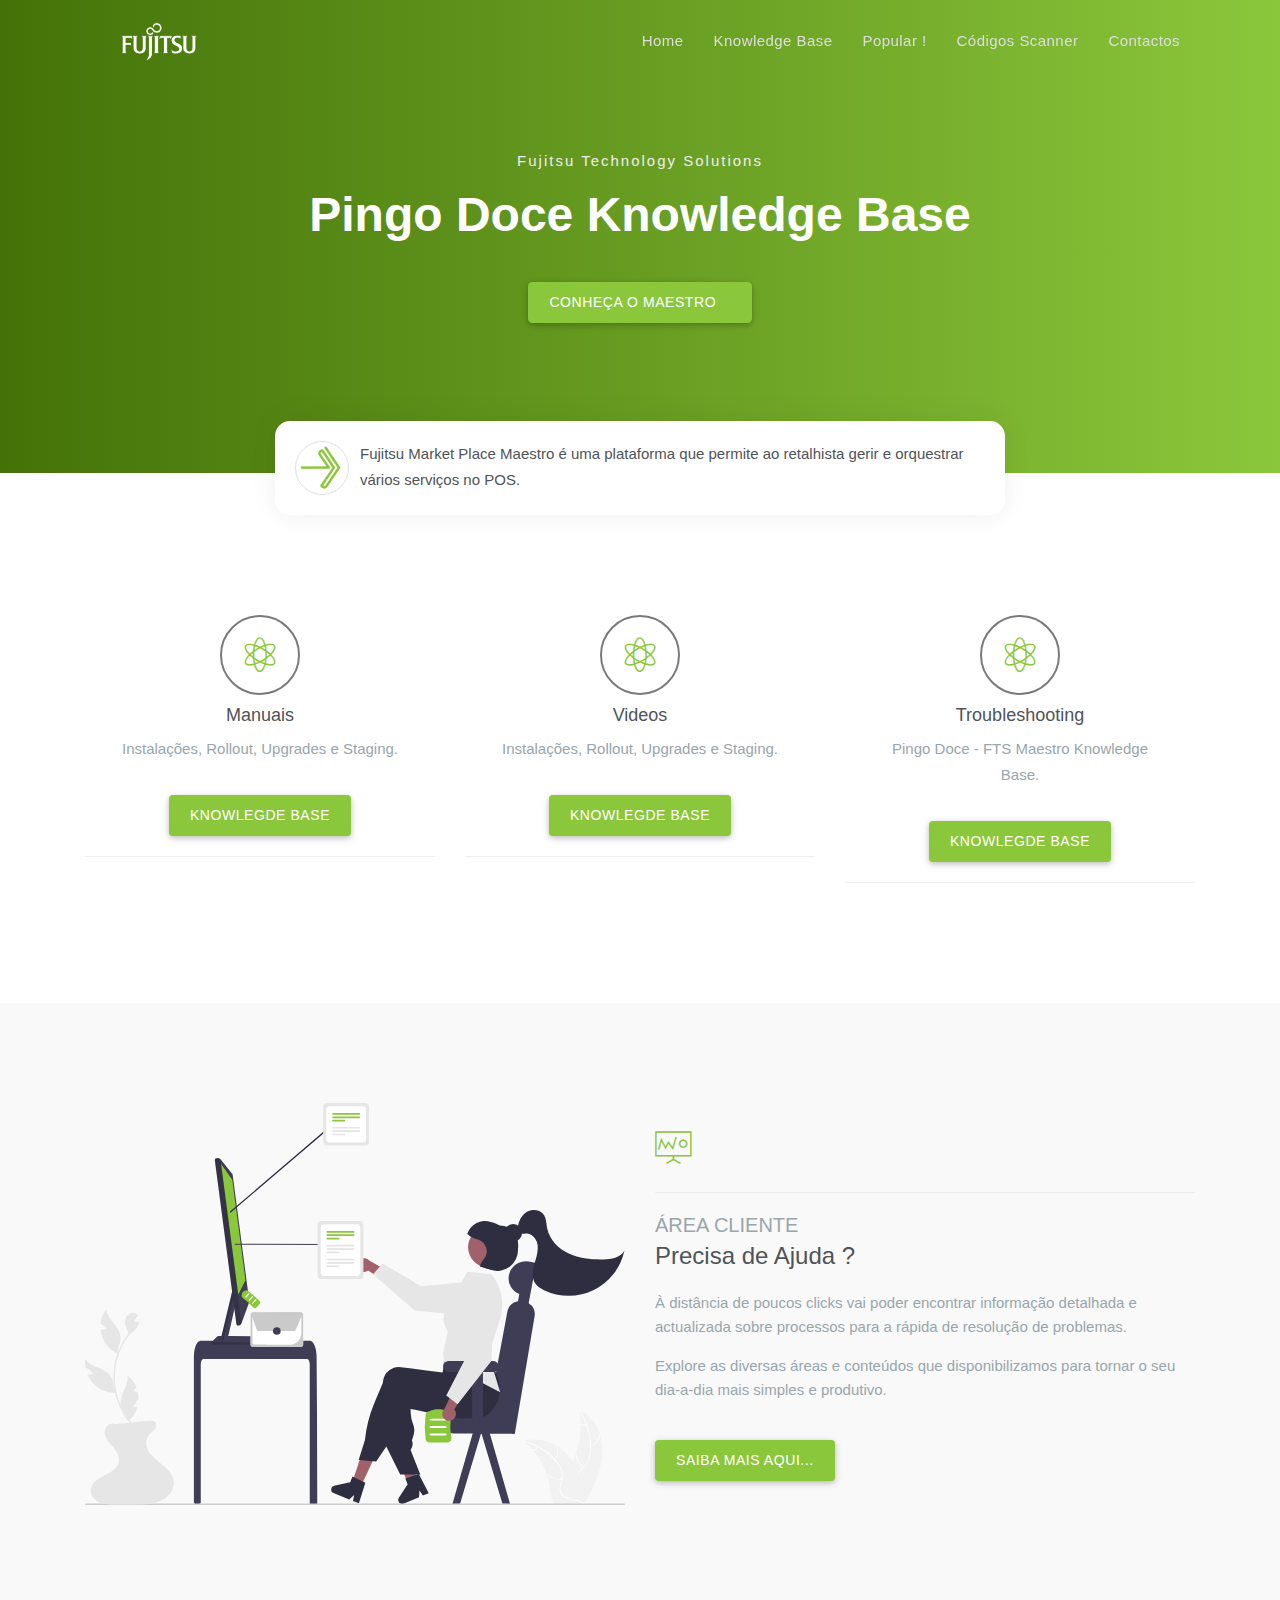
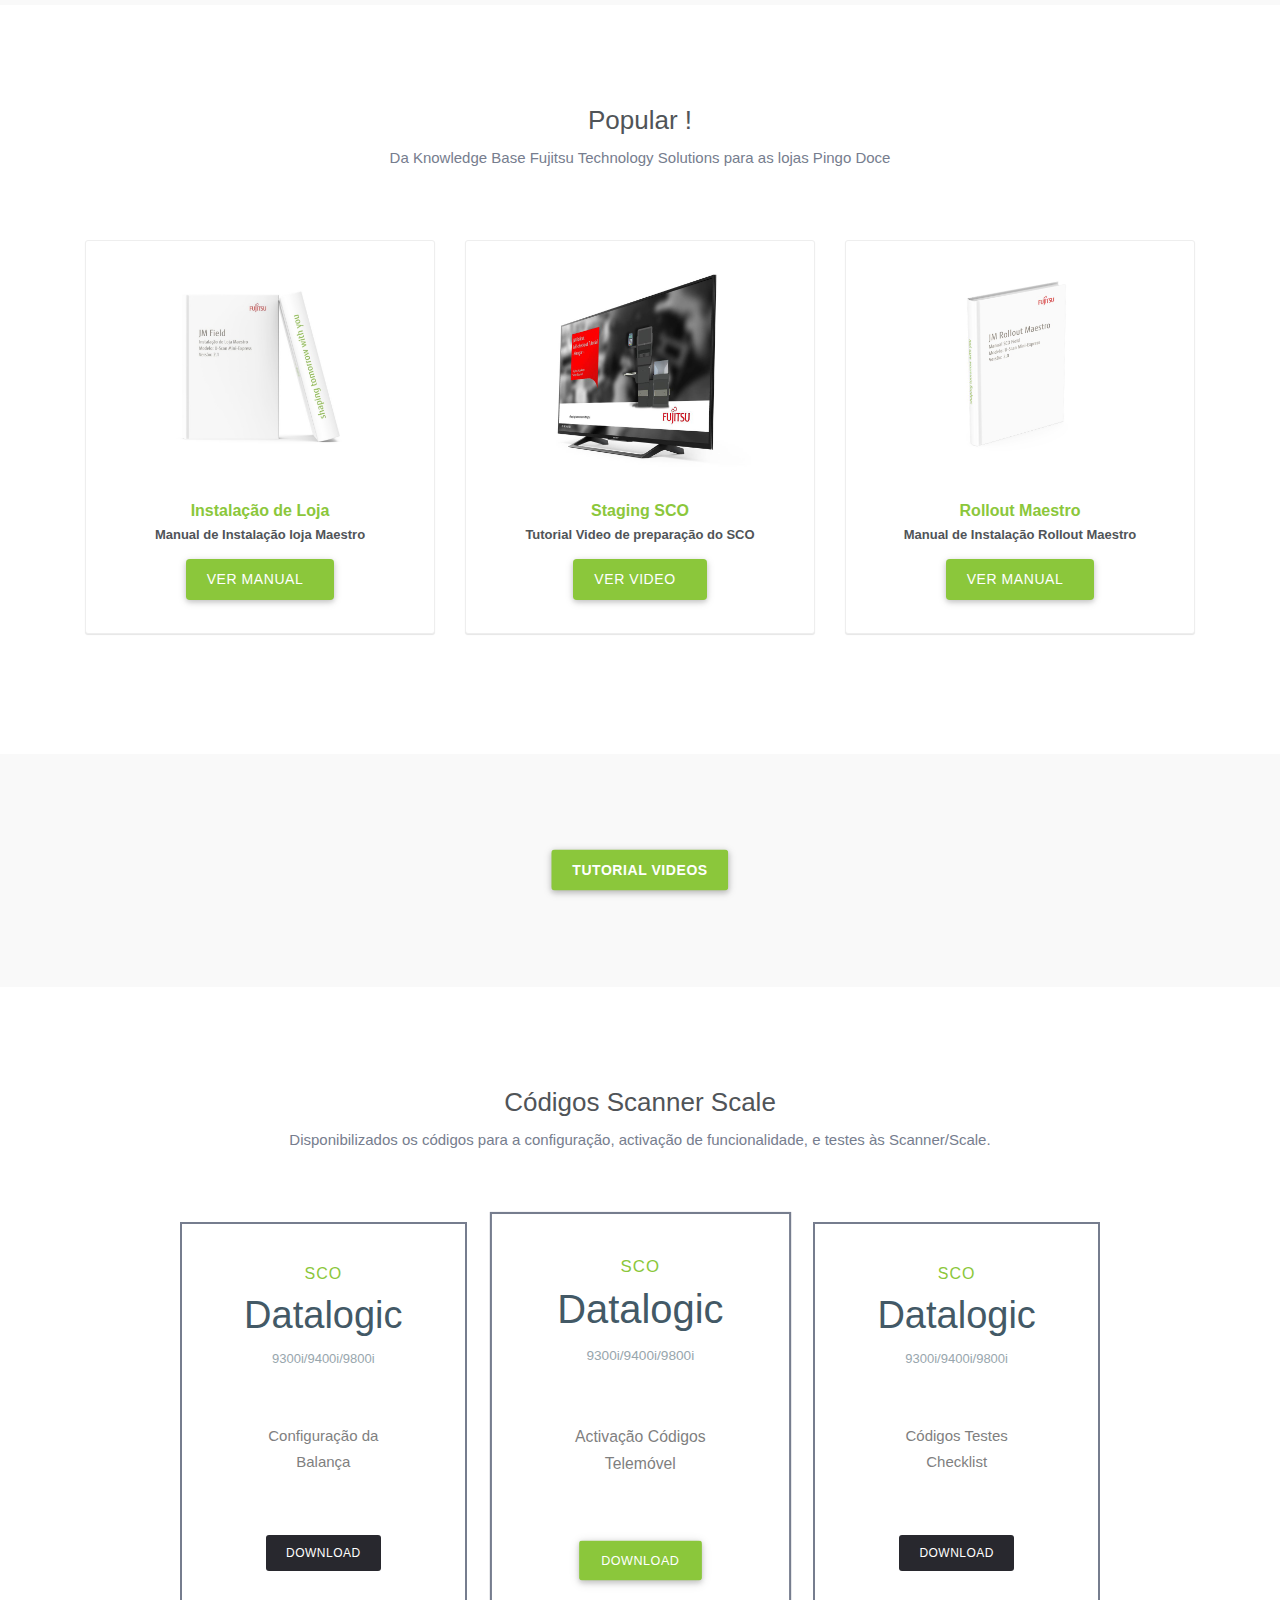
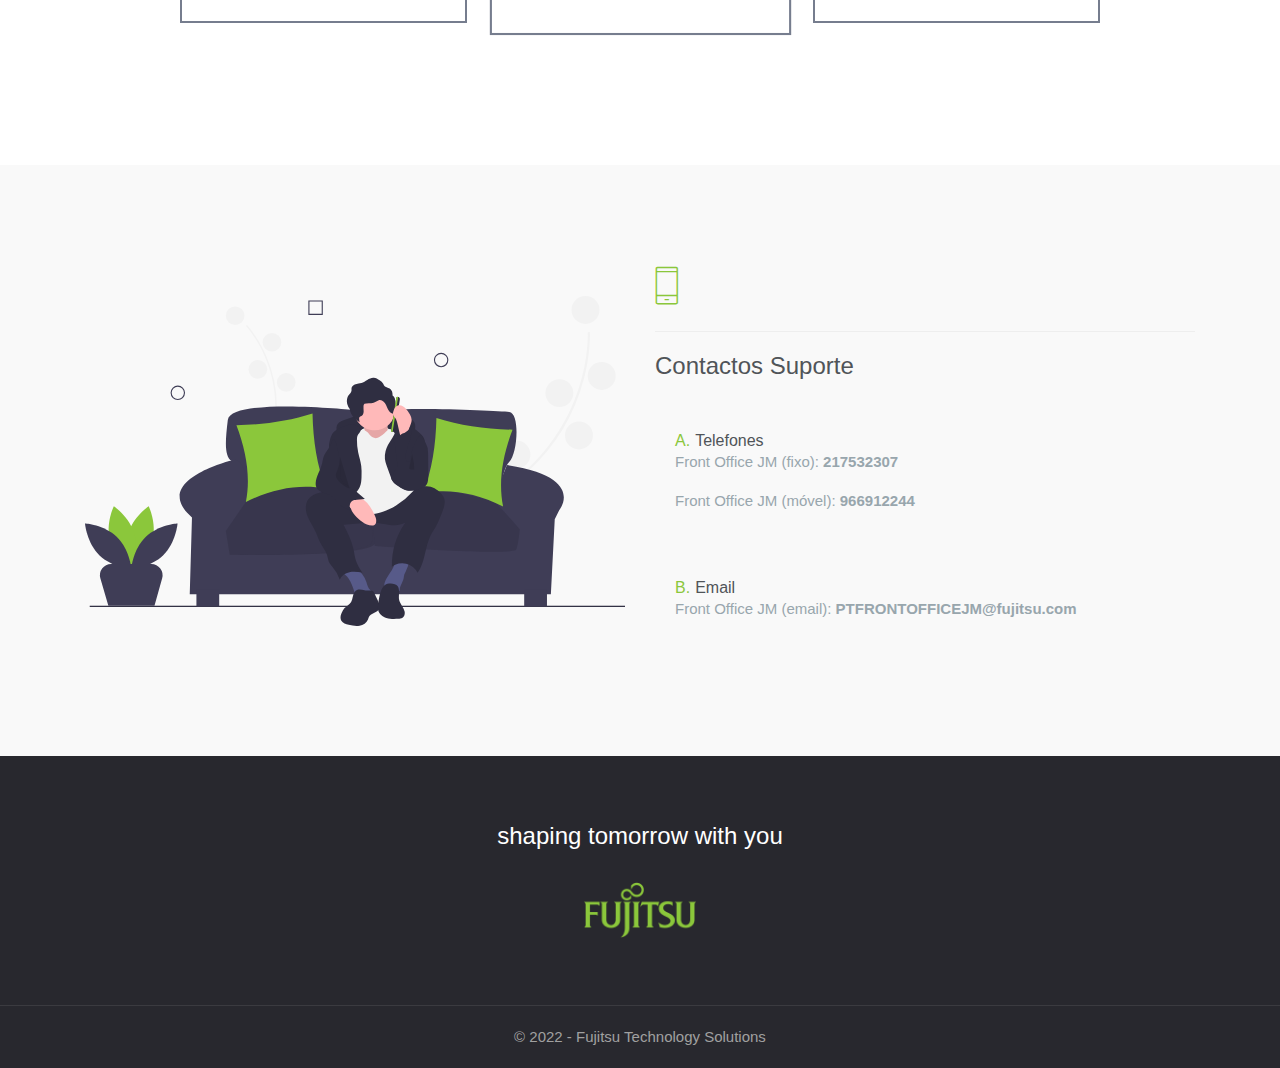
==== KnowledgeBase/index.html @ dc5ae722 "Video popup" ====
<!DOCTYPE html>
<html lang="en">

<head>
    <meta charset="utf-8">
    <meta name="viewport" content="width=device-width, initial-scale=1.0">
    <meta name="description" content="Responsive bootstrap landing template">
    <meta name="author" content="Coderthemes">

    <link rel="shortcut icon" href="images/FTS favicon Green.png">

    <title>Pingo Doce Knowledge Base</title>

    <!-- Bootstrap core CSS -->
    <link href="css/bootstrap.min.css" rel="stylesheet">

    <link href="css/icons.css" rel="stylesheet">

    <!-- Custom styles for this template -->
    <link href="css/style.css" rel="stylesheet">

    <link href="./css/transition.css" rel="stylesheet">

    <link rel="stylesheet" href="https://www.w3schools.com/w3css/4/w3.css">

    <script src="https://code.jquery.com/jquery-3.3.1.slim.min.js"></script>
    <script src="https://stackpath.bootstrapcdn.com/bootstrap/4.1.1/js/bootstrap.min.js"></script>
    <script src="https://cdnjs.cloudflare.com/ajax/libs/magnific-popup.js/1.0.0/jquery.magnific-popup.min.js"></script>

    <style>
        /* Create a Parallax Effect */
        .bgimg-2 {
            background-attachment: fixed;
            background-position: center;
            background-repeat: no-repeat;
            background-size: cover;
        }


        /* Second image (Portfolio) */
        .bgimg-2 {
            background-image: url("./images//parallax.png");
            min-height: 233px;
        }
    </style>

</head>



<body>

    <div class="site-content">

        <nav
            class="navbar navbar-expand-lg fixed-top navbar-custom navbar-default navbar-light navbar-custom-dark bg-trans sticky">
            <div class="container">
                <!-- LOGO -->
                <a class="navbar-brand logo" href="index.html">
                    <img src="images/Fujitsu-logo White.png" class="logo logo-white" alt="logo">
                    <img src="images/Fujitsu-logo Green 8BC73B.png" class="logo logo-dark" alt="logo">
                </a>
                <button class="navbar-toggler" type="button" data-toggle="collapse" data-target="#navbarCollapse"
                    aria-controls="navbarCollapse" aria-expanded="false" aria-label="Toggle navigation">
                    <span class="navbar-toggler-icon"></span>
                </button>


                <div class="collapse navbar-collapse" id="navbarCollapse">
                    <ul class="nav navbar-nav ml-auto navbar-center" id="mySidenav">
                        <li class="nav-item">
                            <a href="#home" class="nav-link scroll">Home</a>
                        </li>
                        <li class="nav-item">
                            <a href="#features" class="nav-link scroll">Knowledge Base</a>
                        </li>
                        <li class="nav-item">
                            <a href="#popular" class="nav-link scroll">Popular !</a>
                        </li>
                        <li class="nav-item">
                            <a href="#codigos" class="nav-link scroll">Códigos Scanner</a>
                        </li>
                        <li class="nav-item">
                            <a href="#contacto" class="nav-link scroll">Contactos</a>
                        </li>
                    </ul>
                </div>
            </div>
        </nav>


        <section class="section-lg home-alt bg-gradient" id="home">
            <div class="container">
                <div class="row">
                    <div class="col-lg-8 offset-lg-2">
                        <div class="home-wrapper text-center">
                            <p class="text-muted">Fujitsu Technology Solutions</p>
                            <h1>Pingo Doce Knowledge Base</h1>

                            <a href="#myModal" class="btn btn-custom btn-lg" data-toggle="modal">Conheça o Maestro <img
                                    src="./images/Play icon.png" alt="" style="margin-left: 10px;"></a>
                            <!-- Modal HTML -->
                            <div id="myModal" class="modal fade" style="margin-top: 100px;">
                                <div class="modal-dialog">
                                    <div class="modal-content">
                                        <div class="modal-header">
                                            <h5 class="modal-title">O que é o Maestro ?</h5>
                                            <button type="button" class="close" data-dismiss="modal">&times;</button>
                                        </div>
                                        <div class="modal-body">
                                            <div class="embed-responsive embed-responsive-16by9">
                                                <iframe width="70%" height="70%"
                                                    src="https://www.youtube.com/embed/7nK6ljL202M"
                                                    title="YouTube video player" frameborder="0"
                                                    allow="accelerometer; autoplay; clipboard-write; encrypted-media; gyroscope; picture-in-picture"
                                                    allowfullscreen></iframe>
                                            </div>
                                        </div>
                                    </div>
                                </div>
                            </div>
                        </div>
                    </div>
                </div>
            </div>
        </section>


        <section class="bg-white">
            <div class="container">
                <div class="row">
                    <div class="col-lg-8 offset-lg-2">
                        <div class="facts-box testimonial-cta">
                            <div class="row">
                                <div class="col-sm-12">
                                    <img src="images/Logo Maestro.png" alt="img" class="rounded-circle img-thumbnail">
                                    <p>Fujitsu Market Place Maestro é uma plataforma que permite ao retalhista gerir
                                        e
                                        orquestrar vários serviços no POS.
                                    </p>
                                </div>
                            </div>
                        </div>
                    </div>
                </div>
            </div>
        </section>


        <div class="clearfix"></div>


        <section class="section bg-white" id="features">
            <div class="container">

                <div class="row">
                    <div class="col-sm-4">
                        <div class="features-box text-center">
                            <div class="feature-icon">
                                <i class="pe-7s-science"></i>
                            </div>
                            <h3>Manuais</h3>

                            <p class="text-muted">Instalações, Rollout, Upgrades e Staging.</p>
                            <br>
                            <a href="./Manuais.html" class="btn btn-custom">Knowlegde Base</a>
                            <hr>
                        </div>
                    </div>

                    <div class="col-sm-4">
                        <div class="features-box text-center">
                            <div class="feature-icon">
                                <i class="pe-7s-science"></i>
                            </div>
                            <h3>Videos</h3>

                            <p class="text-muted">Instalações, Rollout, Upgrades e Staging.</p>
                            <br>
                            <a href="./Videos.html" class="btn btn-custom">Knowlegde Base</a>
                            <hr>
                        </div>
                    </div>

                    <div class="col-sm-4">
                        <div class="features-box text-center">
                            <div class="feature-icon">
                                <i class="pe-7s-science"></i>
                            </div>
                            <h3>Troubleshooting</h3>

                            <p class="text-muted">Pingo Doce - FTS Maestro Knowledge Base.</p>
                            <br>
                            <a href="./troubleshooting.html" class="btn btn-custom">Knowlegde Base</a>
                            <hr>
                        </div>
                    </div>
                </div>

            </div>
        </section>



        <section class="section" id="features">
            <div class="container">
                <div class="row vertical-content">

                    <div class="col-sm-6">
                        <img src="images/Precisa_de_Ajuda_.svg" class="img-fluid" alt="img">
                    </div>

                    <div class="col-sm-6">
                        <div class="features-alt">
                            <div class="feature-alt-icon mb-2">
                                <i class="pe-7s-display1" style="color: #8BC73B;"></i>
                                <hr>
                            </div>
                            <h4 class="text-muted">ÁREA CLIENTE</h4>
                            <h3>Precisa de Ajuda ?</h3>

                            <p class="text-muted">À distância de poucos clicks vai poder encontrar informação
                                detalhada
                                e
                                actualizada sobre processos para a rápida de resolução de problemas.</p>

                            <p class="text-muted">Explore as diversas áreas e conteúdos que disponibilizamos para
                                tornar
                                o
                                seu dia-a-dia mais simples e produtivo.</p>
                            <br>
                            <a href="./AreaCliente.html" class="btn btn-custom">Saiba mais aqui...</a>
                        </div>
                    </div>

                </div>
            </div>
        </section>

        <section class="section bg-white" id="popular">
            <div class="container">

                <div class="row">
                    <div class="col-sm-12 text-center">
                        <h2 class="title">Popular !</h2>
                        <p class="title-alt">Da Knowledge Base Fujitsu Technology Solutions para as lojas Pingo Doce
                        </p>
                    </div>
                </div>


                <div class="row">
                    <div class="col-lg-4">
                        <div class="gal-detail thumb text-center">
                            <img src="images/popular/instalacao.png" class="thumb-img" alt="work-thumbnail">
                            <h4><a href="./Manuais/@JM Docs - Field - Instalação de Loja Maestro - 2.1.pdf">Instalação
                                    de Loja</a></h4>
                            <p><b>Manual de Instalação loja Maestro</b></p>
                            <a href="./Manuais/@JM Docs - Field - Instalação de Loja Maestro - 2.1.pdf"
                                class="btn btn-custom">Ver Manual<img src="./images/Read_icon.png" alt=""
                                    style="margin-left: 10px;"></a>
                            <br>
                            <br>
                        </div>
                    </div>

                    <div class="col-lg-4">
                        <div class="gal-detail thumb text-center">
                            <img src="images/popular/VideoHangarB.jpg" class="thumb-img" alt="work-thumbnail">
                            <h4><a href="https://www.youtube.com/embed/6bldmewhR6Y">Staging SCO</a></h4>
                            <p><b>Tutorial Video de preparação do SCO</b></p>
                            <a href="https://www.youtube.com/embed/6bldmewhR6Y" class="btn btn-custom">Ver Video<img
                                    src="./images/Play icon.png" alt="" style="margin-left: 10px;"></a>
                            <br>
                            <br>
                        </div>
                    </div>
                    <div class="col-lg-4">
                        <div class="gal-detail thumb text-center">
                            <img src="images/popular/Rollout.jpg" class="thumb-img" alt="work-thumbnail">
                            <h4><a href="./Manuais/@JM Docs - Rollout - Maestro Field - 2.2.pdf">Rollout Maestro</a>
                            </h4>
                            <p><b>Manual de Instalação Rollout Maestro</b></p>
                            <a href="./Manuais/@JM Docs - Rollout - Maestro Field - 2.2.pdf" class="btn btn-custom">Ver
                                Manual<img src="./images/Read_icon.png" alt="" style="margin-left: 10px;"></a>
                            <br>
                            <br>
                        </div>
                    </div>
                </div>
            </div>
        </section>


        <section>
            <!-- Second Parallax Image with Portfolio Text -->
            <div class="bgimg-2 w3-display-container">
                <div class="w3-display-middle">
                    <a href="./Videos.html" class="btn btn-custom"><b>Tutorial Videos</b></a>
                </div>
            </div>
        </section>


        <section class="section bg-white" id="codigos">
            <div class="container">

                <div class="row">
                    <div class="col-sm-12 text-center">
                        <h2 class="title">Códigos Scanner Scale</h2>
                        <p class="title-alt">Disponibilizados os códigos para a configuração, activação de
                            funcionalidade, e
                            testes às Scanner/Scale.</p>
                    </div>
                </div>

                <div class="row">
                    <div class="col-lg-10 offset-lg-1">
                        <div class="row">

                            <!--Pricing Column-->
                            <article class="pricing-column col-lg-4">
                                <div class="inner-box">
                                    <div class="plan-header text-center">
                                        <h3 class="plan-title">SCO</h3>
                                        <h2 class="plan-price">Datalogic</h2>
                                        <div class="plan-duration">9300i/9400i/9800i</div>
                                    </div>
                                    <ul class="plan-stats list-unstyled">
                                        <p class="text-center">Configuração da Balança</p>
                                    </ul>

                                    <div class="text-center">
                                        <a href="./Manuais/SCO-Maestro ISSXXI DataLogic Mag 9300i_400i_800i V2.0.pdf"
                                            class="btn btn-sm btn-dark">Download</a>
                                    </div>
                                </div>
                            </article>

                            <!--Pricing Column-->
                            <article class="pricing-column col-lg-4">
                                <div class="inner-box active">
                                    <div class="plan-header text-center">
                                        <h3 class="plan-title">SCO</h3>
                                        <h2 class="plan-price">Datalogic</h2>
                                        <div class="plan-duration">9300i/9400i/9800i</div>
                                    </div>
                                    <ul class="plan-stats list-unstyled">
                                        <p class="text-center">Activação Códigos Telemóvel</p>
                                    </ul>

                                    <div class="text-center">
                                        <a href="./Manuais/@JM Docs - CÓDIGOS Scanner Scale- Activação Leitura Telemóveis - 9300i_9400i_9800i.pdf"
                                            class="btn btn-sm btn-custom">Download</a>
                                    </div>
                                </div>
                            </article>

                            <!--Pricing Column-->
                            <article class="pricing-column col-lg-4">
                                <div class="inner-box">
                                    <div class="plan-header text-center">
                                        <h3 class="plan-title">SCO</h3>
                                        <h2 class="plan-price">Datalogic</h2>
                                        <div class="plan-duration">9300i/9400i/9800i</div>
                                    </div>
                                    <ul class="plan-stats list-unstyled">
                                        <p class="text-center">Códigos Testes Checklist</p>
                                    </ul>

                                    <div class="text-center">
                                        <a href="./Manuais/@JM Docs - CÓDIGOS Scanner Scale - Para Testes - 9300i_9400i_9800i.pdf"
                                            class="btn btn-sm btn-dark">Download</a>
                                    </div>
                                </div>
                            </article>

                        </div>
                    </div><!-- end col -->
                </div>
            </div>
        </section>


        <section class="section" id="contacto">
            <div class="container">
                <div class="row vertical-content">

                    <div class="col-sm-6">
                        <img src="images/contactos.svg" class="img-fluid" alt="img">
                    </div>

                    <div class="col-sm-6">
                        <div class="features-alt">
                            <div class="feature-alt-icon mb-2">
                                <i class="pe-7s-phone" style="color: #8BC73B;"></i>
                                <hr>
                            </div>
                            <h3>Contactos Suporte</h3>

                            <div class="question-box">
                                <h4><span class="text-colored">A.</span>Telefones</h4>
                                <p>Front Office JM (fixo): <b>217532307 </b></p>
                                <p>Front Office JM (móvel): <b>966912244 </b></p>
                            </div>
                            <div class="question-box">
                                <h4><span class="text-colored">B.</span>Email</h4>
                                <p>Front Office JM (email): <b>PTFRONTOFFICEJM@fujitsu.com</b></p>
                            </div>
                        </div>
                    </div>

                </div>
            </div>
        </section>


        <section class="section bg-dark" style="padding-bottom: 66px; padding-top: 66px;">
            <div class="container">
                <div class="row">
                    <div class="col-sm-12">
                        <div class="text-center subscribe-form">
                            <h3>shaping tomorrow with you</h3>
                            <a href="./Field.html"><img src="./images/Fujitsu-logo Green 8BC73B.png" width="20%"
                                    height="auto" alt=""></a>
                        </div>
                    </div> <!-- end Col -->
                </div>
            </div>
        </section>


        <footer class="footer bg-dark">
            <div class="container">
                <div class="row">
                    <div class="col-sm-12 text-center">
                        <p class="copyright">© 2022 - Fujitsu Technology Solutions</p>
                    </div>
                </div> <!-- end row -->
            </div> <!-- end container -->
        </footer>


        <!-- js placed at the end of the document so the pages load faster -->
        <script src="js/jquery.min.js"></script>
        <script src="js/bootstrap.bundle.min.js"></script>
        <!-- Jquery easing -->
        <script src="js/jquery.easing.min.js"></script>
        <!--sticky header-->
        <script src="js/jquery.sticky.js"></script>
        <!--common script for all pages-->
        <script src="js/jquery.app.js"></script>

        <script>
            //sticky header on scroll
            $(window).scroll(function () {
                var scroll = $(window).scrollTop();

                if (scroll >= 50) {
                    $(".sticky").addClass("is-sticky");
                } else {
                    $(".sticky").removeClass("is-sticky");
                }
            });
        </script>
        <script>
            $(document).ready(function () {
                $('#headerVideoLink').magnificPopup({
                    type: 'inline',
                    midClick: true // Allow opening popup on middle mouse click. Always set it to true if you don't provide alternative source in href.
                });
            });
        </script>

    </div>

</body>

</html>
---- KnowledgeBase/css/icons.css ----
@font-face {
	font-family: 'Pe-icon-7-stroke';
	src:url('../fonts/Pe-icon-7-stroke.eot?-2irksn');
	src:url('../fonts/Pe-icon-7-stroke.eot?#iefix-2irksn') format('embedded-opentype'),
		url('../fonts/Pe-icon-7-stroke.woff?-2irksn') format('woff'),
		url('../fonts/Pe-icon-7-stroke.ttf?-2irksn') format('truetype'),
		url('../fonts/Pe-icon-7-stroke.svg?-2irksn#Pe-icon-7-stroke') format('svg');
	font-weight: normal;
	font-style: normal;
}

[class^="pe-7s-"], [class*=" pe-7s-"] {
	display: inline-block;
	font-family: 'Pe-icon-7-stroke';
	speak: none;
	font-style: normal;
	font-weight: normal;
	font-variant: normal;
	text-transform: none;
	line-height: 1;

	/* Better Font Rendering =========== */
	-webkit-font-smoothing: antialiased;
	-moz-osx-font-smoothing: grayscale;
}

.pe-7s-cloud-upload:before {
	content: "\e68a";
}
.pe-7s-cash:before {
	content: "\e68c";
}
.pe-7s-close:before {
	content: "\e680";
}
.pe-7s-bluetooth:before {
	content: "\e68d";
}
.pe-7s-cloud-download:before {
	content: "\e68b";
}
.pe-7s-way:before {
	content: "\e68e";
}
.pe-7s-close-circle:before {
	content: "\e681";
}
.pe-7s-id:before {
	content: "\e68f";
}
.pe-7s-angle-up:before {
	content: "\e682";
}
.pe-7s-wristwatch:before {
	content: "\e690";
}
.pe-7s-angle-up-circle:before {
	content: "\e683";
}
.pe-7s-world:before {
	content: "\e691";
}
.pe-7s-angle-right:before {
	content: "\e684";
}
.pe-7s-volume:before {
	content: "\e692";
}
.pe-7s-angle-right-circle:before {
	content: "\e685";
}
.pe-7s-users:before {
	content: "\e693";
}
.pe-7s-angle-left:before {
	content: "\e686";
}
.pe-7s-user-female:before {
	content: "\e694";
}
.pe-7s-angle-left-circle:before {
	content: "\e687";
}
.pe-7s-up-arrow:before {
	content: "\e695";
}
.pe-7s-angle-down:before {
	content: "\e688";
}
.pe-7s-switch:before {
	content: "\e696";
}
.pe-7s-angle-down-circle:before {
	content: "\e689";
}
.pe-7s-scissors:before {
	content: "\e697";
}
.pe-7s-wallet:before {
	content: "\e600";
}
.pe-7s-safe:before {
	content: "\e698";
}
.pe-7s-volume2:before {
	content: "\e601";
}
.pe-7s-volume1:before {
	content: "\e602";
}
.pe-7s-voicemail:before {
	content: "\e603";
}
.pe-7s-video:before {
	content: "\e604";
}
.pe-7s-user:before {
	content: "\e605";
}
.pe-7s-upload:before {
	content: "\e606";
}
.pe-7s-unlock:before {
	content: "\e607";
}
.pe-7s-umbrella:before {
	content: "\e608";
}
.pe-7s-trash:before {
	content: "\e609";
}
.pe-7s-tools:before {
	content: "\e60a";
}
.pe-7s-timer:before {
	content: "\e60b";
}
.pe-7s-ticket:before {
	content: "\e60c";
}
.pe-7s-target:before {
	content: "\e60d";
}
.pe-7s-sun:before {
	content: "\e60e";
}
.pe-7s-study:before {
	content: "\e60f";
}
.pe-7s-stopwatch:before {
	content: "\e610";
}
.pe-7s-star:before {
	content: "\e611";
}
.pe-7s-speaker:before {
	content: "\e612";
}
.pe-7s-signal:before {
	content: "\e613";
}
.pe-7s-shuffle:before {
	content: "\e614";
}
.pe-7s-shopbag:before {
	content: "\e615";
}
.pe-7s-share:before {
	content: "\e616";
}
.pe-7s-server:before {
	content: "\e617";
}
.pe-7s-search:before {
	content: "\e618";
}
.pe-7s-film:before {
	content: "\e6a5";
}
.pe-7s-science:before {
	content: "\e619";
}
.pe-7s-disk:before {
	content: "\e6a6";
}
.pe-7s-ribbon:before {
	content: "\e61a";
}
.pe-7s-repeat:before {
	content: "\e61b";
}
.pe-7s-refresh:before {
	content: "\e61c";
}
.pe-7s-add-user:before {
	content: "\e6a9";
}
.pe-7s-refresh-cloud:before {
	content: "\e61d";
}
.pe-7s-paperclip:before {
	content: "\e69c";
}
.pe-7s-radio:before {
	content: "\e61e";
}
.pe-7s-note2:before {
	content: "\e69d";
}
.pe-7s-print:before {
	content: "\e61f";
}
.pe-7s-network:before {
	content: "\e69e";
}
.pe-7s-prev:before {
	content: "\e620";
}
.pe-7s-mute:before {
	content: "\e69f";
}
.pe-7s-power:before {
	content: "\e621";
}
.pe-7s-medal:before {
	content: "\e6a0";
}
.pe-7s-portfolio:before {
	content: "\e622";
}
.pe-7s-like2:before {
	content: "\e6a1";
}
.pe-7s-plus:before {
	content: "\e623";
}
.pe-7s-left-arrow:before {
	content: "\e6a2";
}
.pe-7s-play:before {
	content: "\e624";
}
.pe-7s-key:before {
	content: "\e6a3";
}
.pe-7s-plane:before {
	content: "\e625";
}
.pe-7s-joy:before {
	content: "\e6a4";
}
.pe-7s-photo-gallery:before {
	content: "\e626";
}
.pe-7s-pin:before {
	content: "\e69b";
}
.pe-7s-phone:before {
	content: "\e627";
}
.pe-7s-plug:before {
	content: "\e69a";
}
.pe-7s-pen:before {
	content: "\e628";
}
.pe-7s-right-arrow:before {
	content: "\e699";
}
.pe-7s-paper-plane:before {
	content: "\e629";
}
.pe-7s-delete-user:before {
	content: "\e6a7";
}
.pe-7s-paint:before {
	content: "\e62a";
}
.pe-7s-bottom-arrow:before {
	content: "\e6a8";
}
.pe-7s-notebook:before {
	content: "\e62b";
}
.pe-7s-note:before {
	content: "\e62c";
}
.pe-7s-next:before {
	content: "\e62d";
}
.pe-7s-news-paper:before {
	content: "\e62e";
}
.pe-7s-musiclist:before {
	content: "\e62f";
}
.pe-7s-music:before {
	content: "\e630";
}
.pe-7s-mouse:before {
	content: "\e631";
}
.pe-7s-more:before {
	content: "\e632";
}
.pe-7s-moon:before {
	content: "\e633";
}
.pe-7s-monitor:before {
	content: "\e634";
}
.pe-7s-micro:before {
	content: "\e635";
}
.pe-7s-menu:before {
	content: "\e636";
}
.pe-7s-map:before {
	content: "\e637";
}
.pe-7s-map-marker:before {
	content: "\e638";
}
.pe-7s-mail:before {
	content: "\e639";
}
.pe-7s-mail-open:before {
	content: "\e63a";
}
.pe-7s-mail-open-file:before {
	content: "\e63b";
}
.pe-7s-magnet:before {
	content: "\e63c";
}
.pe-7s-loop:before {
	content: "\e63d";
}
.pe-7s-look:before {
	content: "\e63e";
}
.pe-7s-lock:before {
	content: "\e63f";
}
.pe-7s-lintern:before {
	content: "\e640";
}
.pe-7s-link:before {
	content: "\e641";
}
.pe-7s-like:before {
	content: "\e642";
}
.pe-7s-light:before {
	content: "\e643";
}
.pe-7s-less:before {
	content: "\e644";
}
.pe-7s-keypad:before {
	content: "\e645";
}
.pe-7s-junk:before {
	content: "\e646";
}
.pe-7s-info:before {
	content: "\e647";
}
.pe-7s-home:before {
	content: "\e648";
}
.pe-7s-help2:before {
	content: "\e649";
}
.pe-7s-help1:before {
	content: "\e64a";
}
.pe-7s-graph3:before {
	content: "\e64b";
}
.pe-7s-graph2:before {
	content: "\e64c";
}
.pe-7s-graph1:before {
	content: "\e64d";
}
.pe-7s-graph:before {
	content: "\e64e";
}
.pe-7s-global:before {
	content: "\e64f";
}
.pe-7s-gleam:before {
	content: "\e650";
}
.pe-7s-glasses:before {
	content: "\e651";
}
.pe-7s-gift:before {
	content: "\e652";
}
.pe-7s-folder:before {
	content: "\e653";
}
.pe-7s-flag:before {
	content: "\e654";
}
.pe-7s-filter:before {
	content: "\e655";
}
.pe-7s-file:before {
	content: "\e656";
}
.pe-7s-expand1:before {
	content: "\e657";
}
.pe-7s-exapnd2:before {
	content: "\e658";
}
.pe-7s-edit:before {
	content: "\e659";
}
.pe-7s-drop:before {
	content: "\e65a";
}
.pe-7s-drawer:before {
	content: "\e65b";
}
.pe-7s-download:before {
	content: "\e65c";
}
.pe-7s-display2:before {
	content: "\e65d";
}
.pe-7s-display1:before {
	content: "\e65e";
}
.pe-7s-diskette:before {
	content: "\e65f";
}
.pe-7s-date:before {
	content: "\e660";
}
.pe-7s-cup:before {
	content: "\e661";
}
.pe-7s-culture:before {
	content: "\e662";
}
.pe-7s-crop:before {
	content: "\e663";
}
.pe-7s-credit:before {
	content: "\e664";
}
.pe-7s-copy-file:before {
	content: "\e665";
}
.pe-7s-config:before {
	content: "\e666";
}
.pe-7s-compass:before {
	content: "\e667";
}
.pe-7s-comment:before {
	content: "\e668";
}
.pe-7s-coffee:before {
	content: "\e669";
}
.pe-7s-cloud:before {
	content: "\e66a";
}
.pe-7s-clock:before {
	content: "\e66b";
}
.pe-7s-check:before {
	content: "\e66c";
}
.pe-7s-chat:before {
	content: "\e66d";
}
.pe-7s-cart:before {
	content: "\e66e";
}
.pe-7s-camera:before {
	content: "\e66f";
}
.pe-7s-call:before {
	content: "\e670";
}
.pe-7s-calculator:before {
	content: "\e671";
}
.pe-7s-browser:before {
	content: "\e672";
}
.pe-7s-box2:before {
	content: "\e673";
}
.pe-7s-box1:before {
	content: "\e674";
}
.pe-7s-bookmarks:before {
	content: "\e675";
}
.pe-7s-bicycle:before {
	content: "\e676";
}
.pe-7s-bell:before {
	content: "\e677";
}
.pe-7s-battery:before {
	content: "\e678";
}
.pe-7s-ball:before {
	content: "\e679";
}
.pe-7s-back:before {
	content: "\e67a";
}
.pe-7s-attention:before {
	content: "\e67b";
}
.pe-7s-anchor:before {
	content: "\e67c";
}
.pe-7s-albums:before {
	content: "\e67d";
}
.pe-7s-alarm:before {
	content: "\e67e";
}
.pe-7s-airplay:before {
	content: "\e67f";
}
---- KnowledgeBase/css/style.css ----
/* Google font */
@import url('https://fonts.googleapis.com/css2?family=Roboto:wght@400;500;700&family=Titillium+Web:wght@400;600&display=swap');

body {
  background-color: #f9f9f9;
  color: #505458;
  font-size: 14px;
  font-family: 'Roboto', sans-serif;
}

.logo {
  max-width: 148px;
}

a {
  text-decoration: none !important;
  -webkit-transition: all 400ms ease-in-out;
  -moz-transition: all 400ms ease-in-out;
  -o-transition: all 400ms ease-in-out;
  transition: all 400ms ease-in-out;
}

/* BUTTONS */

.btn {
  font-size: 14px;
}

.btn-sm {
  font-size: 12px;
}

.btn-dark {
  background-color: #28282e;
  color: #fff !important;
  padding: 9px 20px !important;
  text-transform: uppercase;
  font-weight: 500;
  border: none;
  letter-spacing: 0.04em;
  -webkit-transition: all 400ms ease-in-out;
  -moz-transition: all 400ms ease-in-out;
  -o-transition: all 400ms ease-in-out;
  transition: all 400ms ease-in-out;

}

.btn-white {
  background-color: #fff;
  color: #505458 !important;
  padding: 9px 20px !important;
  text-transform: uppercase;
  font-weight: 500;
  letter-spacing: 0.04em;
  border: none;
  -webkit-transition: all 400ms ease-in-out;
  -moz-transition: all 400ms ease-in-out;
  -o-transition: all 400ms ease-in-out;
  transition: all 400ms ease-in-out;
}

.btn-custom,
.btn-custom:hover,
.btn-custom:focus {
  background-color: #8BC73B;
  color: #fff !important;
  padding: 9px 20px !important;
  text-transform: uppercase;
  font-weight: 500;
  letter-spacing: 0.04em;
  box-shadow: 0 2px 5px 0 rgba(0, 0, 0, 0.16), 0 2px 10px 0 rgba(0, 0, 0, 0.12);
  -webkit-transition: all 400ms ease-in-out;
  -moz-transition: all 400ms ease-in-out;
  -o-transition: all 400ms ease-in-out;
  transition: all 400ms ease-in-out;
}

.btn-dark:hover,
.btn-white:hover {
  background-color: #8BC73B;
  color: #fff !important;
  box-shadow: 0 2px 5px 0 rgba(0, 0, 0, 0.16), 0 2px 10px 0 rgba(0, 0, 0, 0.12);
}

.btn-yellow {
  background-color: #f9c851;
  color: #ffffff !important;
  padding: 9px 20px !important;
  text-transform: uppercase;
  font-weight: 500;
  letter-spacing: 0.04em;
  -webkit-transition: all 400ms ease-in-out;
  -moz-transition: all 400ms ease-in-out;
  -o-transition: all 400ms ease-in-out;
  transition: all 400ms ease-in-out;
}

.video-btn {
  color: #ffffff !important;
  letter-spacing: 1px;
  padding-top: 20px;
  outline: none !important;
  box-shadow: none !important;
}

.video-btn i {
  margin-right: 7px;
  width: 34px;
  height: 34px;
  border: 2px solid #fff;
  border-radius: 50%;
  line-height: 30px;
  vertical-align: middle;
  text-align: center;
  font-size: 12px;
  padding-left: 3px;
  margin-left: -12px;
}

.btn-app-download {
  padding: 10px 22px 10px 65px;
  position: relative;
  border: 2px solid #8BC73B;
  display: inline-block;
  color: #8BC73B;
  margin-right: 10px;
  text-align: left;
}

.btn-app-download:hover,
.btn-app-download:focus {
  color: #fff;
  outline: none;
  background: #8BC73B;
}

.btn-app-download i {
  font-size: 30px;
  left: 0;
  line-height: 1;
  margin: 13px 0 0 20px;
  position: absolute;
  top: 0;
}

.btn-app-download strong {
  display: block;
  font-weight: 700;
  margin-bottom: 6px;
}

.btn-app-download span {
  display: block;
  font-size: 11px;
  font-weight: 700;
  letter-spacing: 0.5px;
  margin-top: -3px;
  -ms-filter: "progid:DXImageTransform.Microsoft.Alpha(Opacity=80)";
  filter: alpha(opacity=80);
  -moz-opacity: 0.8;
  -khtml-opacity: 0.8;
  opacity: 0.8;
}

.btn-purchase {
  font-size: 16px;
}

.btn-purchase i {
  font-size: 36px;
}

.btn-purchase span {
  font-size: 14px;
  opacity: 1;
}


/* HELPER CLASSES */


h1 {
  font-size: 36px;
}

h2 {
  font-size: 30px;
}

h3 {
  font-size: 24px;
}

h4 {
  font-size: 17px;
}

h1,
h2,
h3 {
  margin-top: 20px;
  margin-bottom: 10px;
}

h4,
h5,
h6 {
  margin-top: 10px;
  margin-bottom: 10px;
}

.center-page {
  float: none;
  margin: 0 auto;
}

.section {
  padding-top: 100px;
  padding-bottom: 100px;
}

.section-md {
  padding-top: 70px;
  padding-bottom: 70px;
}

.section-lg {
  padding-top: 150px;
  padding-bottom: 150px;
}

.padding-b-0 {
  padding-bottom: 0px !important;
}

.bg-white {
  background-color: #fff !important;
}

.bg-pd {
  background-color: #EBF2F7 !important;
}

.bg-dark {
  background-color: #28282e !important;
}

.title {
  margin-top: 0px;
  font-size: 26px;
}

.title-alt {
  color: #767D8E;
  line-height: 24px;
  margin: 0px auto 50px auto;
  font-size: 15px;
}

.text-muted {
  color: #98a6ad !important;
}

.vertical-content {
  display: -webkit-flex;
  display: -moz-flex;
  display: -ms-flexbox;
  display: flex;
  align-items: center;
  -webkit-align-items: center;
  justify-content: center;
  -webkit-justify-content: center;
  flex-direction: row;
  -webkit-flex-direction: row;
}

.bg-img {
  background: url("../images/bg-1.jpg") center;
  position: relative;
  background-size: cover;
}

.bg-img-1 {
  background: url("../images/bg-2.jpg") center;
  position: relative;
  background-size: cover;
}

.bg-overlay {
  position: absolute;
  width: 100%;
  height: 100%;
  top: 0;
  background-color: rgba(0, 0, 0, 0.7);
}

.bg-trans {
  background-color: transparent !important;
}

.bg-solid {
  background-color: #28282e !important;
  background-image: url("../images/bg-pattern.png");
  background-repeat: repeat;
}

.bg-solid-1 {
  background-color: #6A76FC !important;
  background-image: url("../images/bg-pattern.png");
  background-repeat: repeat;
}

.bg-solid-2 {
  background-color: #8BC73B !important;
  background-image: url("../images/bg-pattern.png");
  background-repeat: repeat;
}

.bg-overlay-gradient {
  opacity: 0.7;
  background: #fc00ff;
  /* fallback for old browsers */
  background: -webkit-linear-gradient(to left, #fc00ff, #00dbde);
  /* Chrome 10-25, Safari 5.1-6 */
  background: linear-gradient(to left, #fc00ff, #00dbde);
  /* W3C, IE 10+/ Edge, Firefox 16+, Chrome 26+, Opera 12+, Safari 7+ */
}

.bg-gradient {
  background: #8BC73B;
  /* fallback for old browsers */
  background: -webkit-linear-gradient(to left, #8BC73B, #447208);
  /* Chrome 10-25, Safari 5.1-6 */
  background: linear-gradient(to left, #8BC73B, #447208);
  /* W3C, IE 10+/ Edge, Firefox 16+, Chrome 26+, Opera 12+, Safari 7+ */
}

.shadow {
  -moz-box-shadow: 0 2px 2px rgba(0, 0, 0, .1);
  -webkit-box-shadow: 0 2px 2px rgba(0, 0, 0, .1);
  box-shadow: 0 2px 2px rgba(0, 0, 0, .1) !important;
}

.text-colored {
  color: #8BC73B;
}

iframe {
  max-width: 100%;
}

.frame-border {
  border: 9px solid rgba(0, 0, 0, 0.3);
  webkit-border-radius: 5px 5px 5px 5px;
  -moz-border-radius: 5px 5px 5px 5px;
  border-radius: 5px 5px 5px 5px;
}


/* Navbar */
.navbar-default .navbar-nav>li>a {
  color: #182433 !important;
  letter-spacing: 0.03em;

}

.navbar-default .navbar-nav>li>a:hover {
  color: #8BC73B !important;
}

.navbar-custom {
  background-color: #f2f6fa;
  border: none;
  padding: 10px 0px;
  margin-bottom: 0px;
  border-radius: 0px;
  z-index: 9999;
  -webkit-transition: background-color 1s ease-in-out, border 1s ease-in-out;
  -moz-transition: background-color 1s ease-in-out, border 1s ease-in-out;
  -o-transition: background-color 1s ease-in-out, border 1s ease-in-out;
  transition: background-color 1s ease-in-out, border 1s ease-in-out;
}

.navbar-custom .navbar-brand {
  height: auto;
}

.navbar-custom-dark.navbar-default .navbar-nav>li>a {
  color: #ddd !important;
}

.navbar-toggle {
  background-color: transparent !important;
  margin-top: 14px;
  border: none;
}

.navbar-default .navbar-toggle .icon-bar {
  background-color: #3B4A69;
}

.navbar-default .navbar-nav>.active>a,
.navbar-default .navbar-nav>.active>a:focus,
.navbar-default .navbar-nav>.active>a:hover {
  background-color: transparent;
  color: #8BC73B !important;
}

.nav-alt.navbar-default .navbar-nav>li>a {
  font-weight: 500;
  text-transform: uppercase;
  font-size: 13px;
}

/* STICKY HEADER */
.sticky-wrapper {
  height: 0px !important;
  z-index: 9999;
}

.is-sticky.navbar-custom {
  background-color: #ffffff !important;
  width: 100%;
  -webkit-box-shadow: 0 2px 2px rgba(0, 0, 0, .1);
  -moz-box-shadow: 0 2px 2px rgba(0, 0, 0, .1);
  box-shadow: 0 2px 2px rgba(0, 0, 0, .1);
}

.logo .logo-white {
  display: inline-block;
}

.is-sticky .logo .logo-dark {
  display: inline-block;
}

.is-sticky .logo .logo-white {
  display: none;
}

.logo .logo-dark {
  display: none;
}

.is-sticky.navbar-custom .navbar-nav li a {
  color: #333 !important;
}


/* Home Typed */
.typed-cursor {
  opacity: 1;
  -webkit-animation: blink .6s infinite;
  -moz-animation: blink .6s infinite;
  -ms-animation: blink .6s infinite;
  -o-animation: blink .6s infinite;
  animation: blink .6s infinite;
}

@-webkit-keyframes blink {
  0% {
    opacity: 1;
  }

  50% {
    opacity: 1;
  }

  50.01% {
    opacity: 0;
  }

  100% {
    opacity: 0;
  }
}

@-moz-keyframes blink {
  0% {
    opacity: 1;
  }

  50% {
    opacity: 1;
  }

  50.01% {
    opacity: 0;
  }

  100% {
    opacity: 0;
  }
}

@-ms-keyframes blink {
  0% {
    opacity: 1;
  }

  50% {
    opacity: 1;
  }

  50.01% {
    opacity: 0;
  }

  100% {
    opacity: 0;
  }
}

@-o-keyframes blink {
  0% {
    opacity: 1;
  }

  50% {
    opacity: 1;
  }

  50.01% {
    opacity: 0;
  }

  100% {
    opacity: 0;
  }
}

@keyframes blink {
  0% {
    opacity: 1;
  }

  50% {
    opacity: 1;
  }

  50.01% {
    opacity: 0;
  }

  100% {
    opacity: 0;
  }
}



/* Home */
.home {
  background-color: #f2f6fa;
  padding-bottom: 150px;
}

.home-wrapper p {
  font-size: 15px;
  letter-spacing: 2px;
  color: #787787;
}

.text-tran-box {
  background: #8BC73B;
  /* fallback for old browsers */
  background: -webkit-linear-gradient(to left, #8BC73B, #185a9d);
  /* Chrome 10-25, Safari 5.1-6 */
  background: linear-gradient(to left, #8BC73B, #185a9d);
  /* W3C, IE 10+/ Edge, Firefox 16+, Chrome 26+, Opera 12+, Safari 7+ */
}

.text-tran-box-dark {
  background: #24C6DC;
  /* fallback for old browsers */
  background: -webkit-linear-gradient(to left, #24C6DC, #514A9D);
  /* Chrome 10-25, Safari 5.1-6 */
  background: linear-gradient(to left, #24C6DC, #514A9D);
  /* W3C, IE 10+/ Edge, Firefox 16+, Chrome 26+, Opera 12+, Safari 7+ */
}

.text-transparent {
  background: #f2f6fa;
  color: #240e35;
  mix-blend-mode: lighten;
  overflow: hidden;
  font-size: 48px;
  margin-bottom: 40px;
  line-height: 54px;
  font-weight: 600;
}

.text-tran-box-dark .text-transparent {
  color: #fff;
  background: #28282e;
  mix-blend-mode: darken;
}

.home-alt p {
  color: #eee !important;
}

.home-alt h1 {
  color: #ffffff;
  font-size: 48px;
  margin-bottom: 40px;
  line-height: 54px;
  font-weight: 600;
}



/* FUN FACTS / Testimonials Box */
.facts-box {
  margin-top: -52px;
  background: #fff;
  box-shadow: 0 -3px 31px 0 rgba(0, 0, 0, 0.05), 0 6px 20px 0 rgba(0, 0, 0, 0.02);
  padding: 0px 20px;
  border-radius: 15px;
}

.facts-box h2 {
  color: #767D8E;
}

.facts-box p {
  margin-bottom: 20px;

}

.testimonial-cta {
  padding: 20px;
  z-index: 9;
  position: relative;
}

.testimonial-cta img {
  height: 54px;
  width: 54px;
  float: left;
}

.testimonial-cta p {
  padding-left: 65px;
  margin-bottom: 0px;
  font-size: 15px;
  line-height: 26px;
}


/* Features */

.features-box h3 {
  font-size: 18px;
}

.features-box p {
  line-height: 26px;
  width: 85%;
  margin: 10px auto;
}

.feature-icon {
  height: 80px;
  width: 80px;
  border: 2px solid #7a7a7a;
  color: #8BC73B;
  margin: 0px auto;
  border-radius: 50%;
  font-size: 42px;
  line-height: 84px;
}

.features-box-fill .feature-icon {
  background-color: #7a7a7a;
  color: #ffffff
}

.features-alt i {
  font-size: 42px;
}

.features-alt h4 {
  margin-bottom: 0px;
}

.features-alt h3 {
  margin-top: 5px;
  margin-bottom: 20px;
}

.features-alt p {
  font-size: 15px;
  line-height: 24px;
}

.feat-facts {
  display: table;
  width: 100%;
  margin-top: 20px;
}

.feat-facts .feat-facts-box {
  display: table-cell;
  vertical-align: middle;
  text-align: center;
}

.feat-facts .feat-facts-box h2 {
  color: #8BC73B;
}

.feat-facts .feat-facts-box h4 {

  font-weight: 600;
}

.feat-facts .feat-facts-box p {
  font-style: italic;
}


/* Pricing */

.pricing-column {
  position: relative;
  margin-bottom: 40px;
}

.pricing-column .inner-box {
  position: relative;
  margin: 20px auto 0px auto;
  max-width: 320px;
  padding: 0px 30px 50px;
  border: 2px solid #767D8E;
}

.inner-box p {
  padding: 0px 20px;
  text-align: center;
  font-size: 15px;
  line-height: 26px;
  color: #7f7f7f;
  margin-bottom: 30px;
}

.inner-box.active {
  -webkit-transform: scale(1.05);
  -ms-transform: scale(1.05);
  transform: scale(1.05);
}

.pricing-column .plan-header {
  position: relative;
  padding: 30px 20px 25px;
}

.pricing-column .plan-title {
  font-size: 16px;
  margin-bottom: 10px;
  color: #8BC73B;
  text-transform: uppercase;
  letter-spacing: 1px;
  font-weight: 400;
}

.pricing-column .plan-price {
  font-size: 38px;
  margin-bottom: 10px;
  color: #435966;

}

.pricing-column .plan-duration {
  font-size: 13px;
  color: #98a6ad;
}

.pricing-column .plan-stats {
  position: relative;
  padding: 30px 20px 15px;
}

.pricing-column .plan-stats li {
  margin-bottom: 15px;
  line-height: 24px;
}

.pricing-column .plan-stats li i {
  font-size: 18px;
  width: 26px;
  vertical-align: middle;
}


/* Clients */

.client-list {
  padding-top: 30px;
}


/* Subscribe Form */

.subscribe-form h3 {
  color: #fff;
  margin: 0px 0px 30px 0px;
}

.subscribe-form form {
  position: relative;
  max-width: 600px;
  margin: 0px auto;
}

.subscribe-form input {
  padding: 15px 20px;
  width: 100%;
  font-size: 17px;
  color: #fff;
  border: none;
  outline: none !important;
  padding-right: 150px;
  padding-left: 30px;
  background-color: rgba(255, 255, 255, 0.19);
  border-radius: 30px;
}

.subscribe-form button {
  position: absolute;
  top: 4px;
  right: 4px;
  outline: none !important;
  border-radius: 30px;
  border: none;
  color: #fff;
  font-size: 17px;
  background: #8BC73B;
  padding: 11px 30px;
}



/* Footer */
.footer {
  padding: 20px 0px;
  border-top: 1px solid #3B3B40;
}

.copyright {
  color: #a0a0a0;
  margin: 0px;
}



/* Testimonial */
.testi-img {
  height: 68px;
  width: 68px;
  margin-bottom: 10px;
  margin-top: 25px;
}

.testi-text {
  line-height: 30px;
  letter-spacing: 0.04em;
  font-size: 15px;
}


/* PORTFOLIO (WORKS)*/
.thumb {
  background-color: #ffffff;
  border: 1px solid #eee;
  border-radius: 3px;
  box-shadow: 0 1px 1px 0 rgba(0, 0, 0, 0.1);
  margin-top: 20px;
  margin-bottom: 20px;
  padding: 10px;
  width: 100%;
}

.thumb-img {
  border-radius: 2px;
  overflow: hidden;
  width: 100%;
}

.gal-detail h4 {
  margin: 20px 0px 5px;
  font-weight: 600;
  font-size: 16px;
}

.gal-detail h4 a {
  color: #8BC73B;
}

.gal-detail p {
  font-size: 13px;

}



/* TEAM MEMBER */
.team-box {
  margin: 20px 0px;
}

.team-box img {
  max-width: 240px;
}

.team-box h4 {
  margin-bottom: 5px;
}

.team-box p {
  color: #98a6ad;
  margin-bottom: 20px;
}

.team-member-social a {
  background-color: #F9F9F9 !important;
  color: #505458;
  font-size: 12px !important;
  line-height: 34px !important
}

.team-member-social a:hover {
  background-color: #8BC73B !important;
}


/* Home Video */

.home-video {
  position: relative;
}

.home-video .container {
  max-width: none;
}

.video-bg-slider {
  height: 600px;
  background: #000;
  position: relative;
}

.video-bg-slider:after {
  background: rgba(0, 0, 0, 0.5);
  content: "";
  height: 100%;
  left: 0;
  position: absolute;
  top: 0;
  width: 100%;
  z-index: 2;
}

.slidero {
  padding-top: 10px;
  top: 50%;
  transform: translateY(-50%);
  -moz-transform: translateY(-50%);
  -ms-transform: translateY(-50%);
  -o-transform: translateY(-50%);
  -webkit-transform: translateY(-50%);
  position: absolute;
  width: 100%;
  z-index: 100;
}


/* Contact */
.contact-form .form-control {
  height: 42px;
  box-shadow: none;
  border: 2px solid rgba(40, 40, 46, 0.3);
  font-size: 14px;
}

textarea.form-control {
  height: auto !important;
}

.error {
  margin: 8px 0px;
  display: none;
  color: red;
}

#ajaxsuccess {
  font-size: 16px;
  width: 100%;
  display: none;
  clear: both;
  margin: 8px 0px;
}


/* HOME REGISTER */

.home-register {
  padding-top: 70px;
}

.home-register .home-wrapper h1 {
  color: #ffffff;
}

.home-wrapper h4 {
  line-height: 24px;
  margin-top: 30px;
  color: rgba(249, 249, 249, 0.78);
  margin-bottom: 50px;
  font-size: 16px;
  font-weight: normal;
}

/* Intro Form */
.intro-form {
  background-color: #FFFFFF;
  padding: 30px;
  border-radius: 5px;
  border: 3px solid #eee;
}

.intro-form h3 {
  color: #949799;
  font-size: 17px;
  font-weight: 600;
  text-transform: uppercase;
  margin-bottom: 30px;
  margin-top: 0px;
}

.intro-form input {
  border: 1px solid #eee;
  height: 38px;
  font-size: 14px;
  box-shadow: none !important;
}




/* Footer-alt */
.footer-one {
  color: #9ba1ac;
  padding-top: 60px;
  padding-bottom: 0px;
}

.footer-one h5 {
  color: #ffffff;
  font-size: 15px;
  margin-bottom: 20px;
  letter-spacing: 1px;

}

.footer-one .about-text {
  padding-right: 10px;
  line-height: 22px;
  margin-top: 10px;
}

.footer-one a {
  color: #9ba1ac;
  line-height: 28px;
}

.footer-one a:hover {
  color: #8BC73B;
}

.footer-one ul li {
  margin: 5px 0px;
}

.footer-one-alt {
  margin-top: 40px;
  padding: 20px 0px;
  border-top: 1px solid #3B3B40;
}

.footer-one-alt .copyright {
  line-height: 34px;
}

.footer-social-one {
  font-size: 16px;
  margin-bottom: 0px;
}

.footer-social-one li {
  padding: 0;
  margin: 0 2px !important;
}

.footer-social-one a {
  border-radius: 50%;
  text-align: center;
  background-color: #212125;
  width: 34px;
  display: block;
  height: 34px;
  line-height: 36px;
  font-size: 12px;
}

.footer-social-one a:hover {
  color: #ffffff;
  background-color: #8BC73B;
}



/* FAQ */
.question-box {
  padding: 20px;
}

.question-box p {
  color: #98a6ad;
  line-height: 24px;
}

.question-box h4 {
  font-size: 16px;
}

.question-box span {
  margin-right: 5px;
}



/* Home Subscribe */
.home-subscribe {
  padding-top: 70px;
}




/* Home App */
.item-list-right.item-list-big li {
  padding: 0 70px 30px 0;
  list-style: none;
}

.item-list-left.item-list-big li {
  padding: 0 0px 30px 70px;
  list-style: none;
}

.item-list-big .number {
  height: 42px;
  width: 42px;
  line-height: 30px;
  color: #fff;
  background: #8BC73B;
  text-align: center;
  border-radius: 50%;
  position: absolute;
  border: 5px solid rgba(255, 255, 255, 0.5);
  cursor: pointer;
  -webkit-transition: all .3s ease;
  -moz-transition: all .3s ease;
  transition: all .3s ease;
}

.item-list-right li {
  padding: 0 60px 20px 0;
  position: relative;
  text-align: right;
}

.item-list-right li .number {
  right: 0;
  top: 0;
}

.item-list-left li .number {
  left: 0;
}




/* Home Showcase */

.home-showcase {
  padding-top: 60px;
  padding-bottom: 0px;
}

.home-showcase h2 {
  margin-top: 0px;
  margin-bottom: 30px;
}




/* Home Showcase */
#macbook {
  background: url("../images/mac.png");
  width: 967px;
  height: 484px;
  margin: 0px auto;
  margin-top: 50px;
}

#macbook #tour {
  margin: 0 auto;
  width: 652px;
  height: 432px;
  position: relative;
  top: 22px;
  left: -4px;
}

#macbook .carousel-indicators {
  align-items: center;
}

#macbook .carousel-indicators li {
  border: 1px solid #333b4d;
  display: inline-block;
  width: 10px;
  height: 10px;
  margin: 2px;
  text-indent: -999px;
  cursor: pointer;
  background-color: rgba(0, 0, 0, 0);
  border-radius: 10px;
}

#macbook .carousel-indicators .active {
  background: #333b4d;
  width: 12px;
  height: 12px;
}

#macbook .carousel-inner>.item {
  margin-top: -2px;
}


/* Home Book */
.author-content .author-img {
  width: 160px;
  height: 160px;
}

.author-content h3 {

  font-weight: 600;
}

.author-content p {
  font-size: 15px;
  line-height: 24px;
  margin-top: 20px;
  margin-bottom: 30px;
}

.author-content .author-social a {
  background-color: #F2F6FA;
  color: #8BC73B;
}

/* Home Coming soon */
#count-down {
  margin-top: 50px;
}

#count-down .clock-presenter {
  height: 140px;
  line-height: 30px;
  padding: 0px 30px;
  text-align: center;
}

#count-down .clock-presenter .digit {
  margin-top: 20px;
  font-size: 60px;
  line-height: 60px;
  height: 60px;
  display: inline-block;
  overflow: hidden;
  text-align: center;
  position: relative;
  cursor: default;
  color: #ffffff;
}

#count-down .clock-presenter .note {
  position: relative;
  bottom: 0px;
  padding-top: 5px;
  cursor: default;
  font-size: 16px;
  opacity: 0.7;
}



/* Home Construction */
.home-construction {
  background: url("../images/bg-construction.jpg") center;
  background-size: cover;
}

.feature-icon-const i {
  font-size: 64px;
  line-height: 1;
  color: #f9c851;
}

.home-const-services {
  margin-top: 40px;
}


/* Home Comingsoon 2 */
.bg-overlay-cd {
  background: #000;
  opacity: 0.6;
  position: fixed;
  height: 100%;
  width: 100%;
}

.subscribe-cs {
  margin-top: 80px;
}

.subscribe-cs h4 {
  color: #ffffff;
  line-height: 32px;
  margin-bottom: 30px;
}


/* Home Minimal */
.home-minimal {
  background: url("../images/bg-4.jpg") center;
  background-size: cover;
}

.home-minimal .tlt {
  margin-bottom: 35px;
  line-height: 46px;
  font-size: 32px;
}



/* Home Carousel */
.home-carousel {
  background: url("../images/bg-5.jpg") center;
  background-size: cover;
}

.carousel-custom {
  min-height: 450px;
}

.carousel-custom .carousel-item {
  padding-bottom: 160px;
  padding-top: 150px;
}

.carousel-indicators-dark li {
  width: 15px;
  height: 15px;
  margin: 2px;
  border: 2px solid #767D8E;
  border-radius: 10px;
  background-color: rgba(0, 0, 0, 0);
}

.carousel-indicators-dark .active {
  width: 15px;
  height: 15px;
  margin: 2px;
  background-color: #767D8E;
}

/* RESPONSIVE */

@media (min-width: 768px) {
  .navbar-nav>li>a {
    padding: 20px 15px !important;
  }
}

@media screen and (max-width: 1024px) {
  #macbook {
    width: 750px;
    height: 375px;
    background-size: 100%;
    margin-left: auto;
    margin-right: auto;
    margin-bottom: -20px;
    position: static;
  }

  #macbook #tour {
    width: 504px;
    height: 358px;
    top: 17px;
    left: -2px;
    right: 10px;
  }

  #macbook #tour .carousel-inner img {
    width: 518px;
    height: 321px;
  }
}

@media (max-width: 992px) {
  #count-down .clock-presenter .digit {
    font-size: 42px;
  }
}

@media screen and (max-width: 768px) {
  .navbar-custom {
    padding: 10px 0px !important;
  }

  .navbar-nav {
    margin: 7.5px 0px;
  }

  .navbar-custom .navbar-brand {
    height: auto;
    padding: 15px 15px;
    font-size: 18px;
    line-height: 20px;
  }

  .navbar-toggler {
    font-size: 20px;
    margin-top: 0px;
    margin-bottom: 0px;
    padding: 9px 10px;
    margin-right: 15px;
    outline: 0 !important;
  }

  .navbar-light .navbar-toggler {
    color: #3B4A69;
    border-color: transparent;
  }

  .navbar-dark .navbar-toggler {
    color: #fff;
    border-color: transparent;
  }

  .nav>li>a {
    position: relative;
    display: block;
    padding: 10px 15px !important;
  }

  .navbar-default .navbar-collapse {
    border-top: 1px solid #e7e7e7;
  }

  .navbar-custom-dark .navbar-toggler {
    color: #fff;
  }

  .bg-trans {
    background-color: #ffffff !important;
  }

  .logo-white {
    display: none !important;
  }

  .logo-dark {
    display: block !important;
  }

  .sticky.navbar-custom-dark.navbar-default .navbar-nav>li>a {
    color: #333 !important;
  }

  #macbook {
    background-image: none;
    width: 448px;
    height: 265px;
    background-size: 100%;
    margin-left: auto;
    margin-right: auto;
    margin-bottom: -56px;
    position: static;
  }

  #macbook #tour {
    width: 344px;
    height: 217px;
    top: 12px;
    left: 1px;
  }

  #macbook #tour .carousel-inner img {
    width: 344px;
    height: 217px;
  }
}

@media screen and (max-width: 480px) {
  #macbook {
    background-image: none;
    text-align: center;
    width: 100%;
  }

  #macbook #tour {
    top: 0;
    left: 0;
    width: 100%;
    max-width: 300px;
    height: 189px;
    margin-left: auto;
    margin-right: auto;
  }

  #macbook #tour .carousel-inner img {
    max-width: 300px;
    height: 189px;
    overflow: hidden;
  }
}

@media screen and (max-width: 767px) {
  .features-box {
    padding: 10px 0px;
  }

  .navbar-custom-dark.navbar-default .navbar-nav>li>a {
    color: #f9f9f9;
  }

  .vertical-content {
    display: inherit;
  }

  .features-alt {
    margin: 30px 0px;
    text-align: center !important;
  }

  .home-wrapper {
    text-align: center;
    margin-bottom: 40px !important;
  }

  .footer-one h5 {
    margin-top: 30px;
  }

  .footer-one-alt {
    text-align: center !important;
  }

  .footer-one-alt .footer-social-one {
    float: none !important;
    margin-top: 20px;
  }

  #count-down .clock-presenter {
    width: 50%;
    float: left;
  }

  #count-down .clock-presenter .digit {
    font-size: 36px;
  }

  #count-down .hours_dash {
    border-right: none;
  }
}



/* SECTION-TITLE */

.section-title {
  position: relative;
  margin-top: -5px;
  margin-bottom: 40px;
}

@media (min-width: 768px) {
  .section-title {
    margin-bottom: 45px;
  }
}

@media (min-width: 992px) {
  .section-title {
    margin-top: -10px;
  }
}

@media (min-width: 1200px) {
  .section-title {
    margin-bottom: 52px;
  }
}

@media (min-width: 1400px) {
  .section-title {
    margin-top: -12px;
    margin-bottom: 70px;
  }
}

.section-title .title-main {
  font-size: 54px;
  font-weight: 700;
  line-height: 0.9em;
  margin-bottom: 8px;
  color: #e9204f;
  display: flex;
  align-items: flex-end;
  justify-content: center;
}

@media (min-width: 576px) {
  .section-title .title-main {
    font-size: 72px;
  }
}

@media (min-width: 992px) {
  .section-title .title-main {
    font-size: 88px;
    margin-bottom: 10px;
  }
}

@media (min-width: 1200px) {
  .section-title .title-main {
    font-size: 100px;
  }
}

@media (min-width: 1400px) {
  .section-title .title-main {
    font-size: 118px;
  }
}

.section-title .title-main>span {
  color: black;
  font-size: 22px;
  font-weight: 800;
  border-top: 1px solid #d0d0d0;
  border-bottom: 1px solid #d0d0d0;
  line-height: 1.1em;
  display: inline-block;
  padding: 2px 0 5px;
  margin-bottom: 5px;
  margin-left: 10px;
}

@media (min-width: 576px) {
  .section-title .title-main>span {
    font-size: 26px;
    margin-bottom: 7px;
  }
}

@media (min-width: 992px) {
  .section-title .title-main>span {
    font-size: 32px;
    margin-bottom: 10px;
  }
}

@media (min-width: 1200px) {
  .section-title .title-main>span {
    font-size: 36px;
  }
}

@media (min-width: 1400px) {
  .section-title .title-main>span {
    font-size: 40px;
    padding-bottom: 7px;
    margin-bottom: 12px;
  }
}

.section-title .sub-title {
  color: #1c1c1c;
  font-size: 14px;
  letter-spacing: 0.004em;
}

@media (min-width: 768px) {
  .section-title .sub-title {
    font-size: 15px;
  }
}

@media (min-width: 992px) {
  .section-title .sub-title {
    font-size: 16px;
  }
}

@media (min-width: 1400px) {
  .section-title .sub-title {
    font-size: 18px;
  }
}


.contact-block .section-title .title-main {
  -webkit-box-pack: start;
  -ms-flex-pack: start;
  justify-content: flex-start;
}

.contact-block .section-title .title-main>span {
  color: white;
  border-color: #A4A4A4;
}

.section-title .title-main {
  font-size: 54px;
  font-weight: 700;
  line-height: 0.9em;
  margin-bottom: 8px;
  color: #e9204f;
  display: flex;
  align-items: flex-end;
  justify-content: center;
}

@media (min-width: 576px) {
  .section-title .title-main {
    font-size: 72px;
  }
}

@media (min-width: 992px) {
  .section-title .title-main {
    font-size: 88px;
    margin-bottom: 10px;
  }
}

@media (min-width: 1200px) {
  .section-title .title-main {
    font-size: 100px;
  }
}

@media (min-width: 1400px) {
  .section-title .title-main {
    font-size: 118px;
  }
}

.section-title .title-main>span {
  color: black;
  font-size: 22px;
  font-weight: 800;
  border-top: 1px solid #d0d0d0;
  border-bottom: 1px solid #d0d0d0;
  line-height: 1.1em;
  display: inline-block;
  padding: 2px 0 5px;
  margin-bottom: 5px;
  margin-left: 10px;
}

@media (min-width: 576px) {
  .section-title .title-main>span {
    font-size: 26px;
    margin-bottom: 7px;
  }
}

@media (min-width: 992px) {
  .section-title .title-main>span {
    font-size: 32px;
    margin-bottom: 10px;
  }
}

@media (min-width: 1200px) {
  .section-title .title-main>span {
    font-size: 36px;
  }
}

@media (min-width: 1400px) {
  .section-title .title-main>span {
    font-size: 40px;
    padding-bottom: 7px;
    margin-bottom: 12px;
  }
}

.section-title .sub-title {
  color: #1c1c1c;
  font-size: 14px;
  letter-spacing: 0.004em;
}

@media (min-width: 768px) {
  .section-title .sub-title {
    font-size: 15px;
  }
}

@media (min-width: 992px) {
  .section-title .sub-title {
    font-size: 16px;
  }
}

@media (min-width: 1400px) {
  .section-title .sub-title {
    font-size: 18px;
  }
}


/*--------------------------------------------------------------
    [ ## Services ]
--------------------------------------------------------------*/
.services-items-list {
  margin-bottom: -20px;
}

@media (min-width: 768px) {
  .services-items-list {
    margin-bottom: -30px;
  }
}

.service-item {
  position: relative;
  padding: 15px 15px 15px 0;
  -webkit-transition: all 0.3s;
  transition: all 0.3s;
  margin-bottom: 20px;
  -webkit-transition: all 0.25s linear 0ms;
  transition: all 0.25s linear 0ms;
  background-color: whitesmoke;
  overflow: hidden;
  display: -webkit-box;
  display: -ms-flexbox;
  display: flex;
  -webkit-box-align: center;
  -ms-flex-align: center;
  align-items: center;
}

@media (min-width: 768px) {
  .service-item {
    margin-bottom: 30px;
  }
}

@media (min-width: 1200px) {
  .service-item {
    padding: 20px 15px 20px 0;
  }
}

@media (min-width: 1400px) {
  .service-item {
    padding: 25px 15px 25px 0;
  }
}

.service-item .service-icon {
  width: 80px;
  -ms-flex-negative: 0;
  flex-shrink: 0;
  border-right: 1px solid #dddddd;
  display: -webkit-box;
  display: -ms-flexbox;
  display: flex;
  -webkit-box-pack: center;
  -ms-flex-pack: center;
  justify-content: center;
  -webkit-box-align: center;
  -ms-flex-align: center;
  align-items: center;
  -webkit-transition: all 0.25s linear 0ms;
  transition: all 0.25s linear 0ms;
  height: 45px;
}

@media (min-width: 1200px) {
  .service-item .service-icon {
    width: 88px;
    height: 50px;
  }
}

@media (min-width: 1400px) {
  .service-item .service-icon {
    width: 100px;
    height: 55px;
  }
}

.service-item .service-icon img {
  -webkit-transition: all 0.1s linear 0ms;
  transition: all 0.1s linear 0ms;
  -webkit-transform: scale(0.75);
  transform: scale(0.75);
}

@media (min-width: 1200px) {
  .service-item .service-icon img {
    -webkit-transform: scale(0.85);
    transform: scale(0.85);
  }
}

@media (min-width: 1400px) {
  .service-item .service-icon img {
    -webkit-transform: scale(1);
    transform: scale(1);
  }
}

.service-item .title {
  color: black;
  font-size: 20px;
  line-height: 1.25em;
  margin-bottom: 0;
  font-weight: 700;
  padding-left: 40px;
  -webkit-transition: all 0.15s linear 0ms;
  transition: all 0.15s linear 0ms;
  position: relative;
}

@media (min-width: 1200px) {
  .service-item .title {
    font-size: 22px;
  }
}

@media (min-width: 1400px) {
  .service-item .title {
    font-size: 25px;
    padding-left: 45px;
  }
}

.service-item .title:before {
  position: absolute;
  content: '\f054';
  font-family: "Font Awesome 5 Free";
  font-size: 13px;
  padding: 0;
  left: 20px;
  top: 1px;
  color: inherit;
  -webkit-transition: all 0.15s linear 0ms;
  transition: all 0.15s linear 0ms;
}

@media (min-width: 1400px) {
  .service-item .title:before {
    left: 25px;
  }
}

.service-item:hover {
  background-color: #8BC73B;
}

.service-item:hover .title {
  color: white;
}

.service-item:hover .title:before {
  font-size: 16px;
}

@media (min-width: 1400px) {
  .service-item:hover .title:before {
    font-size: 18px;
  }
}

.service-item:hover .service-icon {
  border-color: rgba(255, 255, 255, 0.4);
}

.service-item:hover .service-icon img {
  -webkit-filter: invert(1);
  filter: invert(1);
}
---- KnowledgeBase/css/transition.css ----
.site-content {
    animation: transitionIn 0.75s;
}

@keyframes transitionIn {
    from {
        opacity: 0;
        transform: rotateX(-10px);
    }

    to {
        opacity: 1;
        transform: rotateX(0);
    }
}
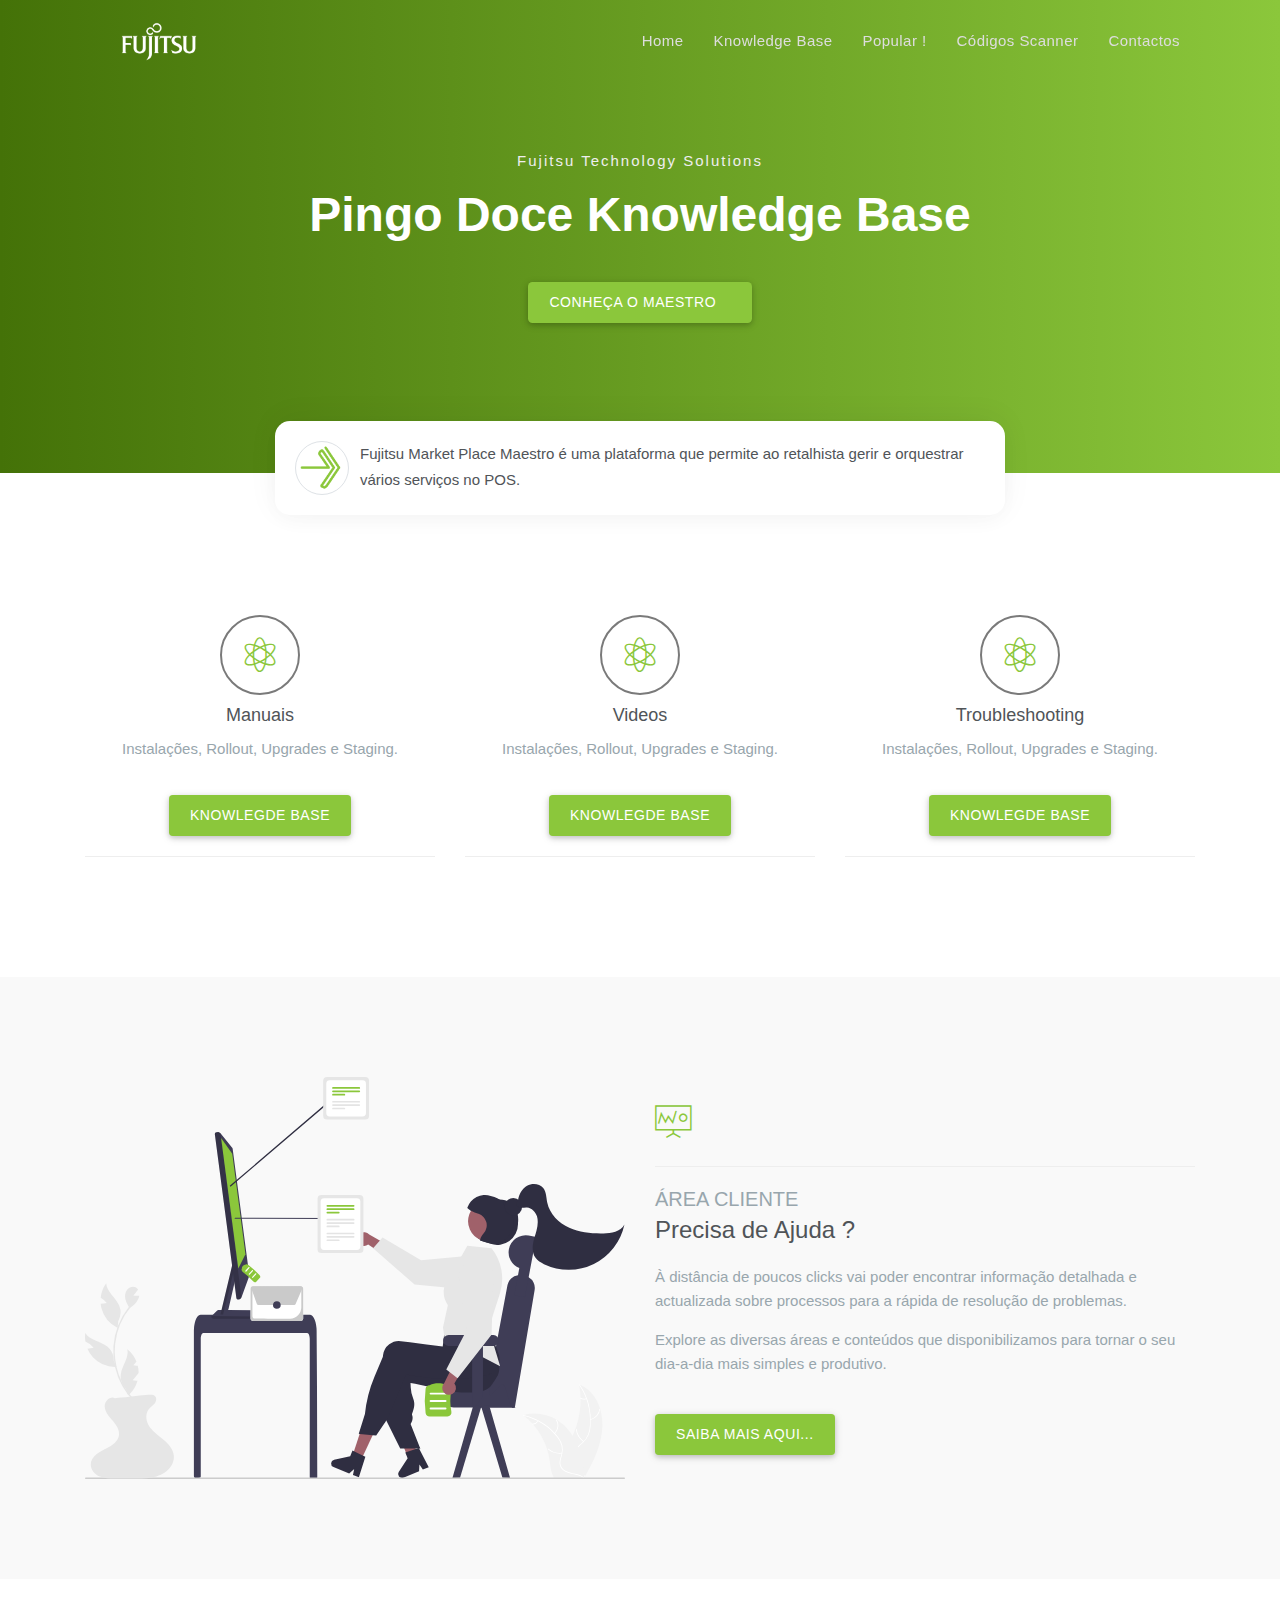
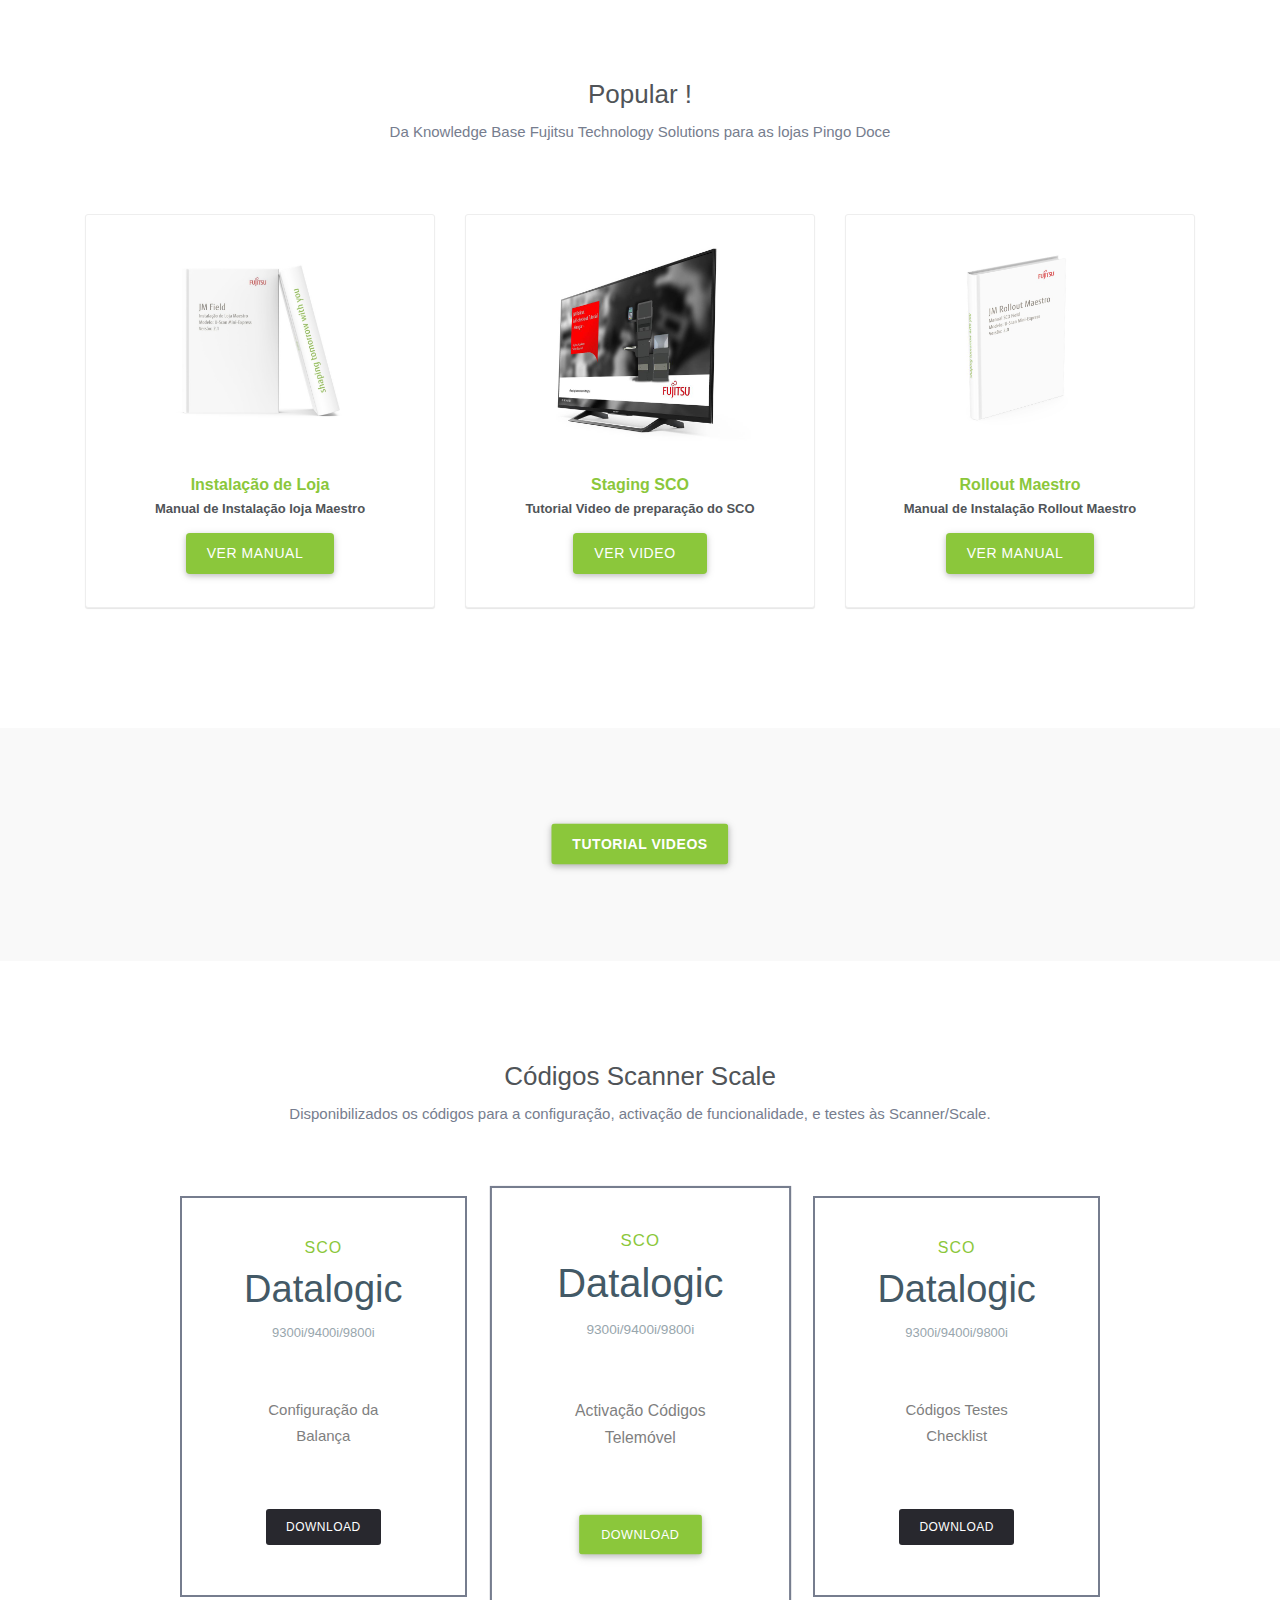
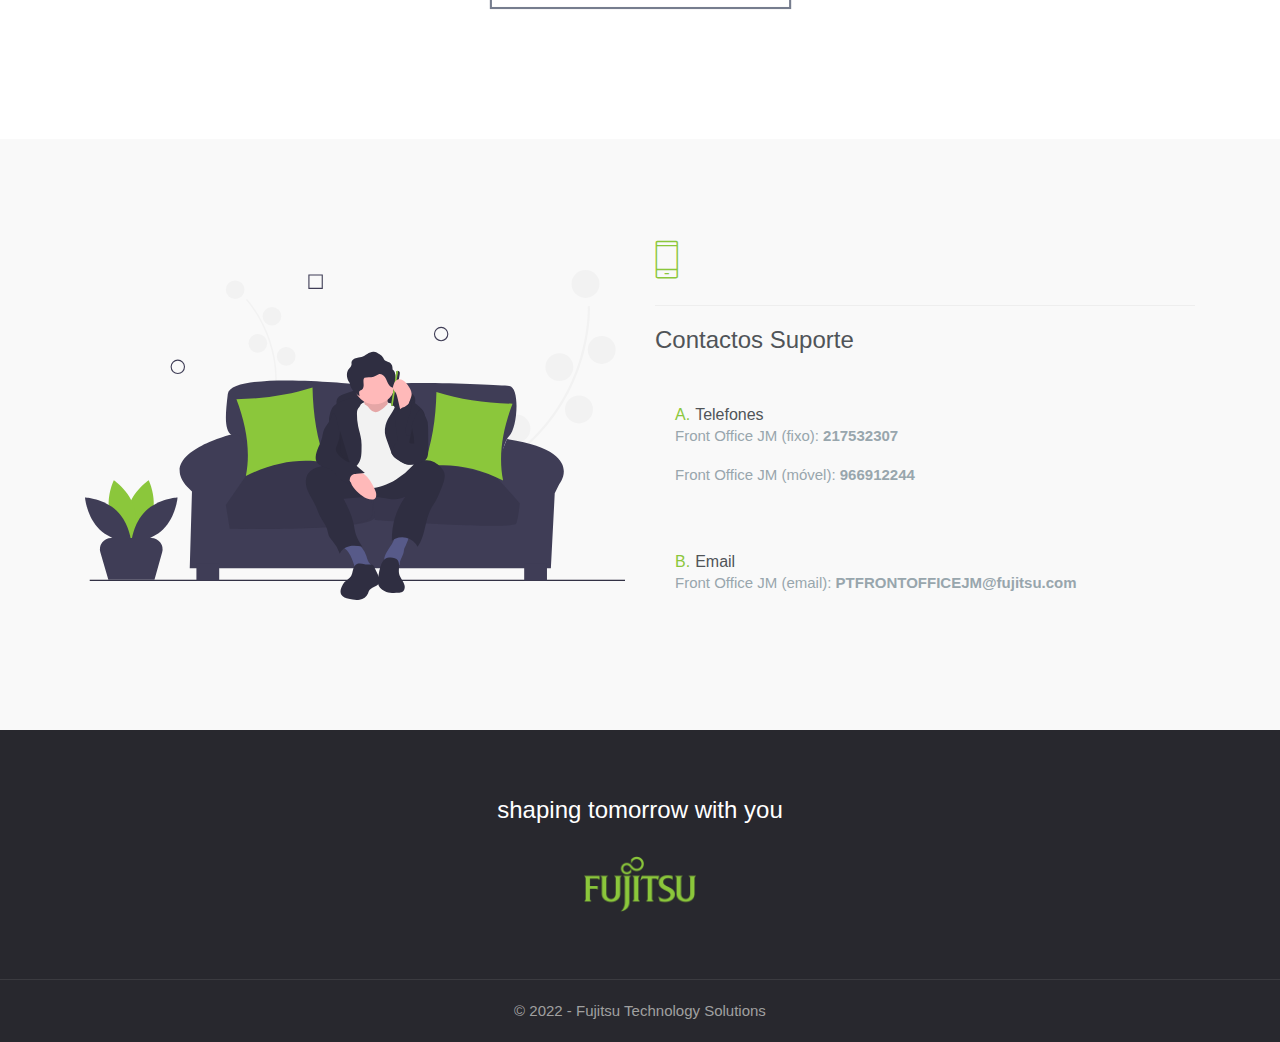
==== commit 0791706b: "Lane 3000" ====
--- a/KnowledgeBase/index.html
+++ b/KnowledgeBase/index.html
@@ -189,7 +189,7 @@
                             </div>
                             <h3>Troubleshooting</h3>
 
-                            <p class="text-muted">Pingo Doce - FTS Maestro Knowledge Base.</p>
+                            <p class="text-muted">Instalações, Rollout, Upgrades e Staging.</p>
                             <br>
                             <a href="./troubleshooting.html" class="btn btn-custom">Knowlegde Base</a>
                             <hr>
@@ -253,7 +253,7 @@
                     <div class="col-lg-4">
                         <div class="gal-detail thumb text-center">
                             <img src="images/popular/instalacao.png" class="thumb-img" alt="work-thumbnail">
-                            <h4><a href="./Manuais/@JM Docs - Field - Instalação de Loja Maestro - 2.1.pdf">Instalação
+                            <h4><a href="./Manuais/@JM Docs - Field - Instalação de Loja Maestro - 2.3.pdf">Instalação
                                     de Loja</a></h4>
                             <p><b>Manual de Instalação loja Maestro</b></p>
                             <a href="./Manuais/@JM Docs - Field - Instalação de Loja Maestro - 2.1.pdf"
@@ -278,7 +278,7 @@
                     <div class="col-lg-4">
                         <div class="gal-detail thumb text-center">
                             <img src="images/popular/Rollout.jpg" class="thumb-img" alt="work-thumbnail">
-                            <h4><a href="./Manuais/@JM Docs - Rollout - Maestro Field - 2.2.pdf">Rollout Maestro</a>
+                            <h4><a href="./Manuais/@JM Docs - Rollout - Maestro Field - 2.3.pdf">Rollout Maestro</a>
                             </h4>
                             <p><b>Manual de Instalação Rollout Maestro</b></p>
                             <a href="./Manuais/@JM Docs - Rollout - Maestro Field - 2.2.pdf" class="btn btn-custom">Ver
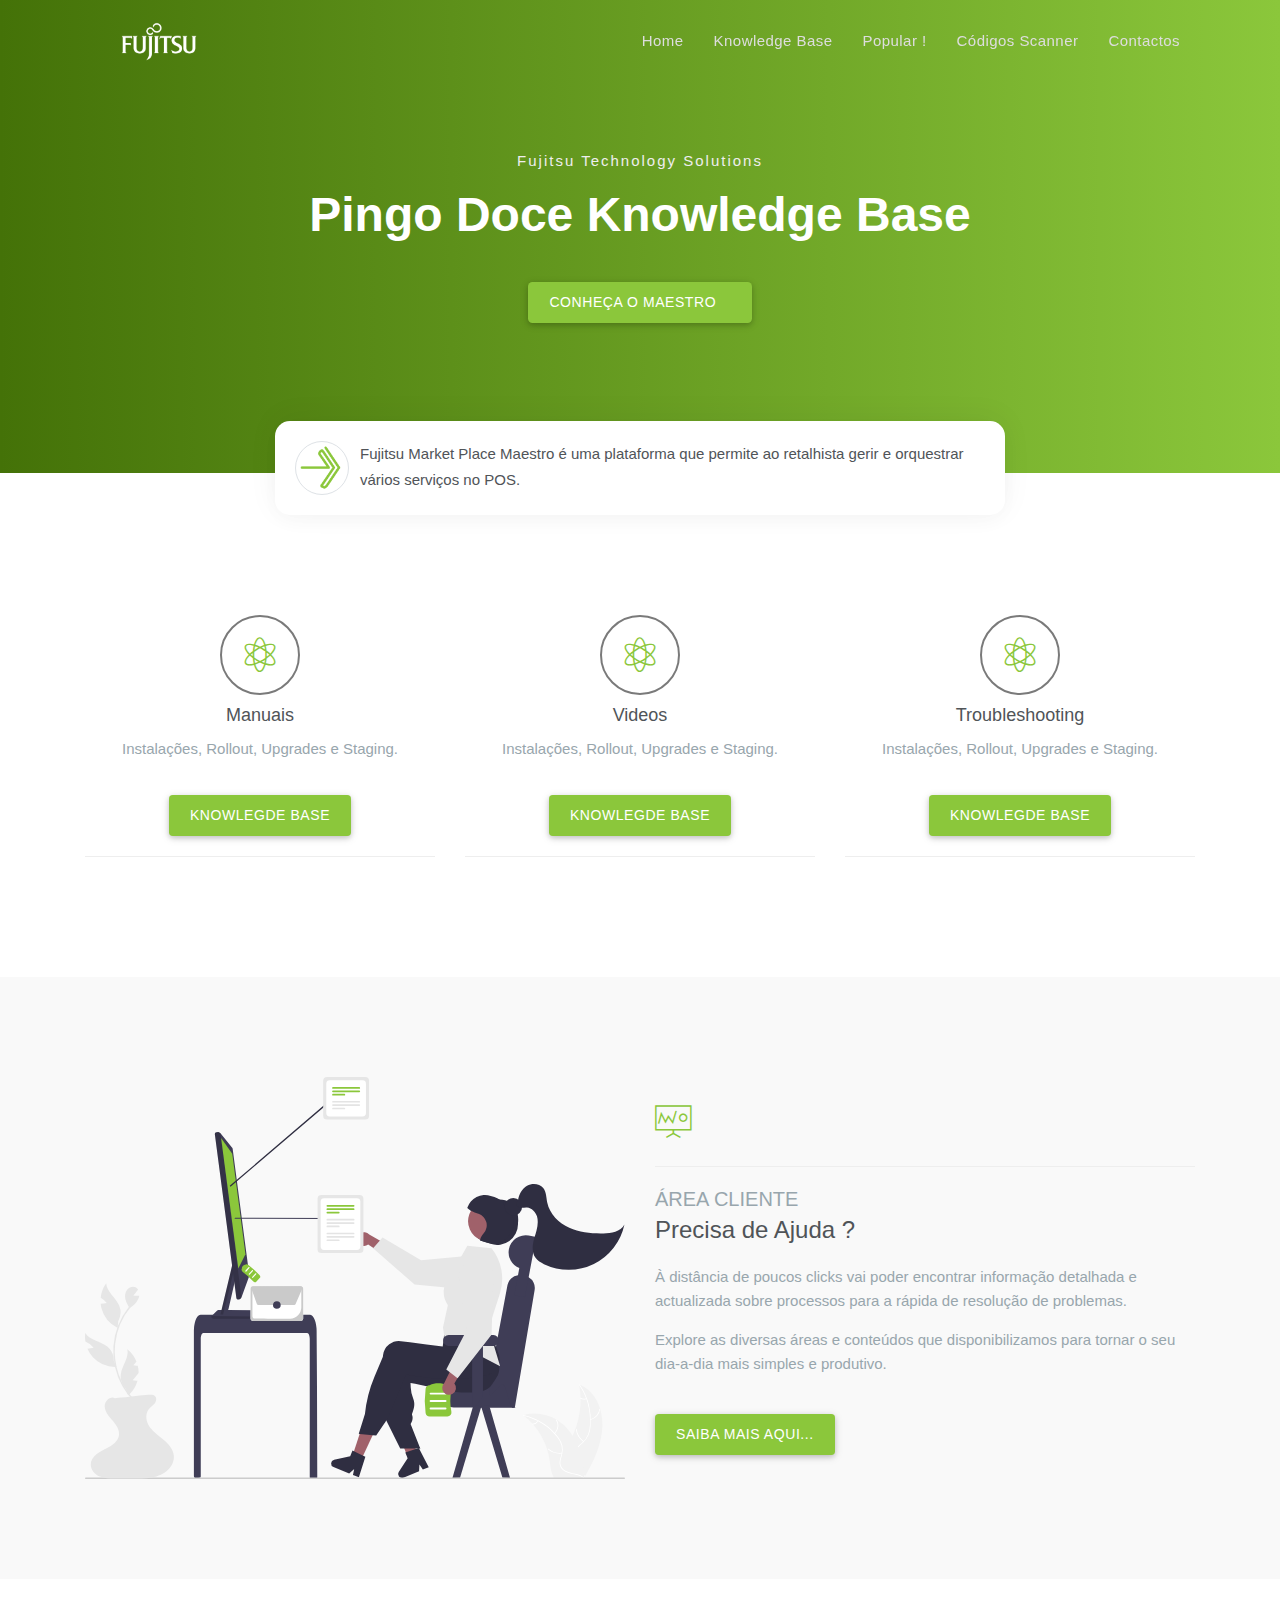
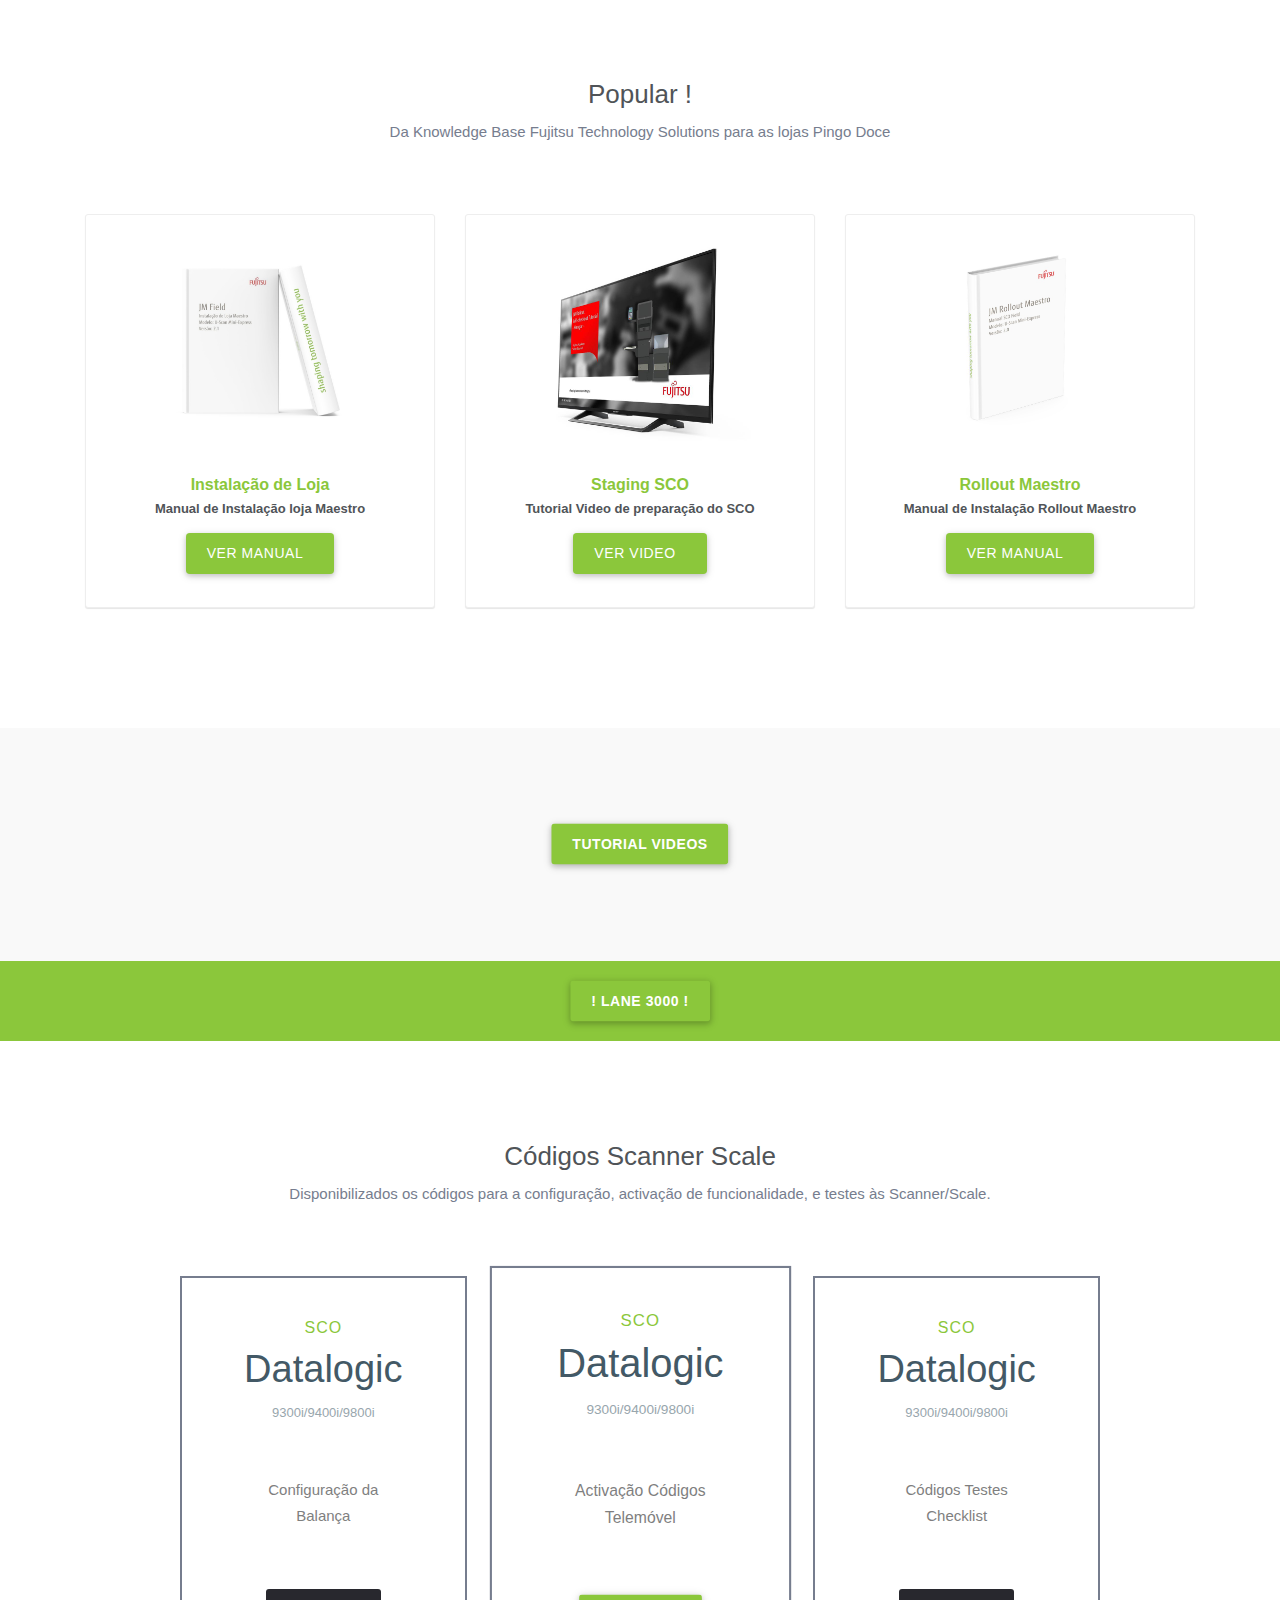
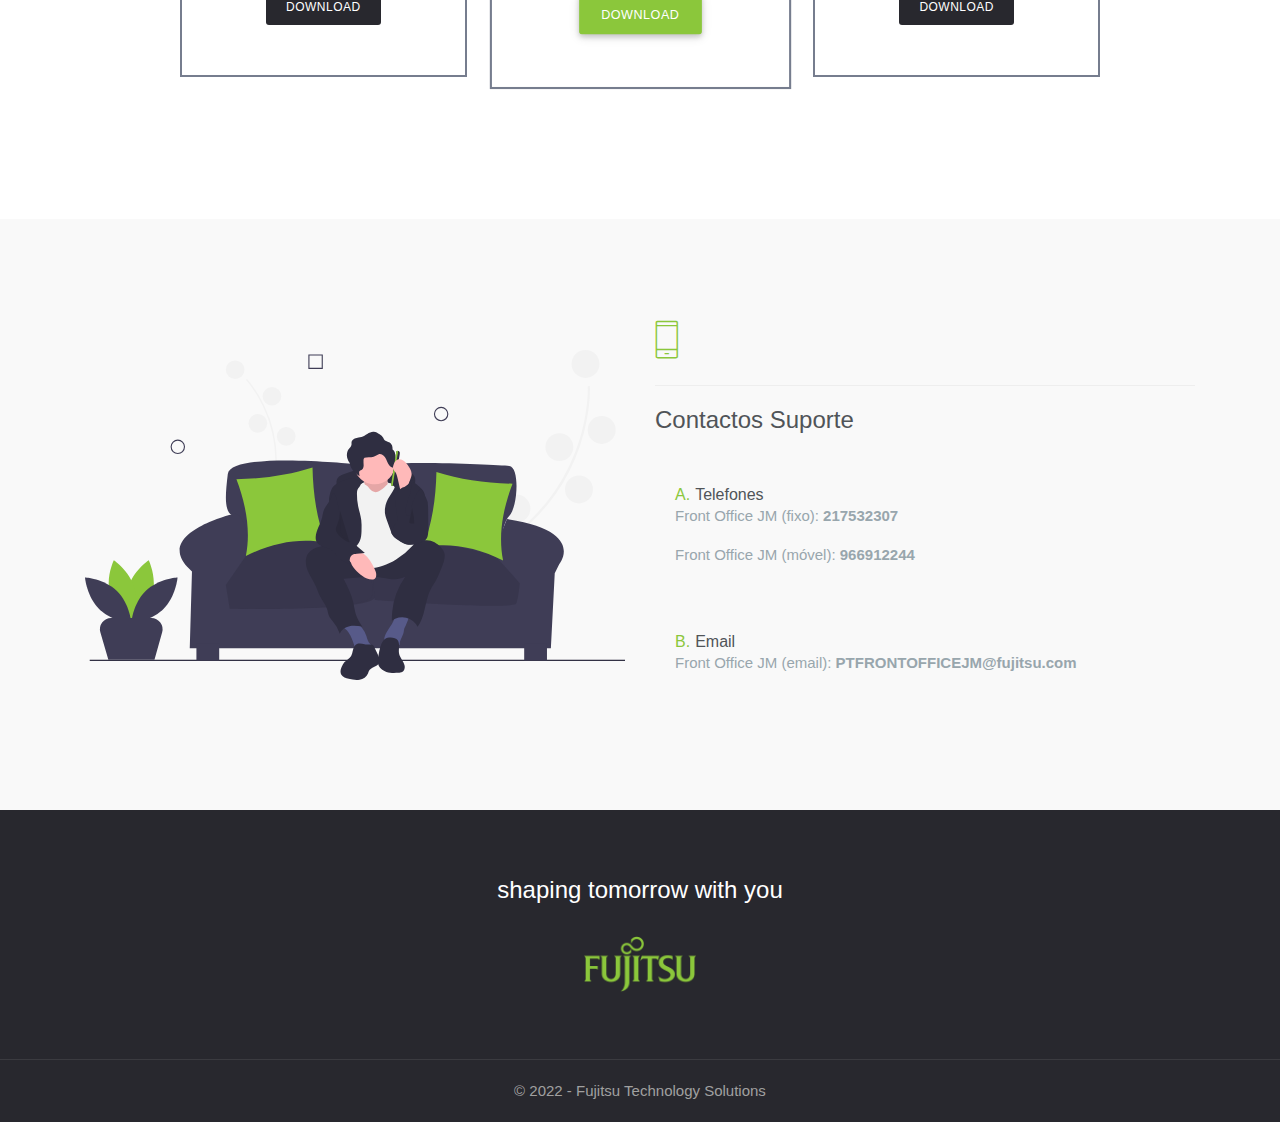
==== commit 321317d1: "Lane" ====
--- a/KnowledgeBase/index.html
+++ b/KnowledgeBase/index.html
@@ -237,6 +237,8 @@
             </div>
         </section>
 
+
+        </section>
         <section class="section bg-white" id="popular">
             <div class="container">
 
@@ -256,7 +258,7 @@
                             <h4><a href="./Manuais/@JM Docs - Field - Instalação de Loja Maestro - 2.3.pdf">Instalação
                                     de Loja</a></h4>
                             <p><b>Manual de Instalação loja Maestro</b></p>
-                            <a href="./Manuais/@JM Docs - Field - Instalação de Loja Maestro - 2.1.pdf"
+                            <a href="./Manuais/@JM Docs - Field - Instalação de Loja Maestro - 2.3.pdf"
                                 class="btn btn-custom">Ver Manual<img src="./images/Read_icon.png" alt=""
                                     style="margin-left: 10px;"></a>
                             <br>
@@ -281,7 +283,7 @@
                             <h4><a href="./Manuais/@JM Docs - Rollout - Maestro Field - 2.3.pdf">Rollout Maestro</a>
                             </h4>
                             <p><b>Manual de Instalação Rollout Maestro</b></p>
-                            <a href="./Manuais/@JM Docs - Rollout - Maestro Field - 2.2.pdf" class="btn btn-custom">Ver
+                            <a href="./Manuais/@JM Docs - Rollout - Maestro Field - 2.3.pdf" class="btn btn-custom">Ver
                                 Manual<img src="./images/Read_icon.png" alt="" style="margin-left: 10px;"></a>
                             <br>
                             <br>
@@ -300,177 +302,186 @@
                 </div>
             </div>
         </section>
-
-
-        <section class="section bg-white" id="codigos">
-            <div class="container">
-
-                <div class="row">
-                    <div class="col-sm-12 text-center">
-                        <h2 class="title">Códigos Scanner Scale</h2>
-                        <p class="title-alt">Disponibilizados os códigos para a configuração, activação de
-                            funcionalidade, e
-                            testes às Scanner/Scale.</p>
-                    </div>
-                </div>
-
-                <div class="row">
-                    <div class="col-lg-10 offset-lg-1">
-                        <div class="row">
-
-                            <!--Pricing Column-->
-                            <article class="pricing-column col-lg-4">
-                                <div class="inner-box">
-                                    <div class="plan-header text-center">
-                                        <h3 class="plan-title">SCO</h3>
-                                        <h2 class="plan-price">Datalogic</h2>
-                                        <div class="plan-duration">9300i/9400i/9800i</div>
+        <section>
+            <!-- Second Parallax Image with Portfolio Text -->
+            <section style="background: #8BC73B; padding-top: 40px; padding-bottom: 40px;">
+                <div class="w3-display-container">
+                    <div class="w3-display-middle">
+                        <a href="./pinpadLane3000.html" class="btn btn-custom"><b>! Lane 3000 !</b></a>
+                    </div>
+                </div>
+            </section>
+
+
+            <section class="section bg-white" id="codigos">
+                <div class="container">
+
+                    <div class="row">
+                        <div class="col-sm-12 text-center">
+                            <h2 class="title">Códigos Scanner Scale</h2>
+                            <p class="title-alt">Disponibilizados os códigos para a configuração, activação de
+                                funcionalidade, e
+                                testes às Scanner/Scale.</p>
+                        </div>
+                    </div>
+
+                    <div class="row">
+                        <div class="col-lg-10 offset-lg-1">
+                            <div class="row">
+
+                                <!--Pricing Column-->
+                                <article class="pricing-column col-lg-4">
+                                    <div class="inner-box">
+                                        <div class="plan-header text-center">
+                                            <h3 class="plan-title">SCO</h3>
+                                            <h2 class="plan-price">Datalogic</h2>
+                                            <div class="plan-duration">9300i/9400i/9800i</div>
+                                        </div>
+                                        <ul class="plan-stats list-unstyled">
+                                            <p class="text-center">Configuração da Balança</p>
+                                        </ul>
+
+                                        <div class="text-center">
+                                            <a href="./Manuais/SCO-Maestro ISSXXI DataLogic Mag 9300i_400i_800i V2.0.pdf"
+                                                class="btn btn-sm btn-dark">Download</a>
+                                        </div>
                                     </div>
-                                    <ul class="plan-stats list-unstyled">
-                                        <p class="text-center">Configuração da Balança</p>
-                                    </ul>
-
-                                    <div class="text-center">
-                                        <a href="./Manuais/SCO-Maestro ISSXXI DataLogic Mag 9300i_400i_800i V2.0.pdf"
-                                            class="btn btn-sm btn-dark">Download</a>
+                                </article>
+
+                                <!--Pricing Column-->
+                                <article class="pricing-column col-lg-4">
+                                    <div class="inner-box active">
+                                        <div class="plan-header text-center">
+                                            <h3 class="plan-title">SCO</h3>
+                                            <h2 class="plan-price">Datalogic</h2>
+                                            <div class="plan-duration">9300i/9400i/9800i</div>
+                                        </div>
+                                        <ul class="plan-stats list-unstyled">
+                                            <p class="text-center">Activação Códigos Telemóvel</p>
+                                        </ul>
+
+                                        <div class="text-center">
+                                            <a href="./Manuais/@JM Docs - CÓDIGOS Scanner Scale- Activação Leitura Telemóveis - 9300i_9400i_9800i.pdf"
+                                                class="btn btn-sm btn-custom">Download</a>
+                                        </div>
                                     </div>
+                                </article>
+
+                                <!--Pricing Column-->
+                                <article class="pricing-column col-lg-4">
+                                    <div class="inner-box">
+                                        <div class="plan-header text-center">
+                                            <h3 class="plan-title">SCO</h3>
+                                            <h2 class="plan-price">Datalogic</h2>
+                                            <div class="plan-duration">9300i/9400i/9800i</div>
+                                        </div>
+                                        <ul class="plan-stats list-unstyled">
+                                            <p class="text-center">Códigos Testes Checklist</p>
+                                        </ul>
+
+                                        <div class="text-center">
+                                            <a href="./Manuais/@JM Docs - CÓDIGOS Scanner Scale - Para Testes - 9300i_9400i_9800i.pdf"
+                                                class="btn btn-sm btn-dark">Download</a>
+                                        </div>
+                                    </div>
+                                </article>
+
+                            </div>
+                        </div><!-- end col -->
+                    </div>
+                </div>
+            </section>
+
+
+            <section class="section" id="contacto">
+                <div class="container">
+                    <div class="row vertical-content">
+
+                        <div class="col-sm-6">
+                            <img src="images/contactos.svg" class="img-fluid" alt="img">
+                        </div>
+
+                        <div class="col-sm-6">
+                            <div class="features-alt">
+                                <div class="feature-alt-icon mb-2">
+                                    <i class="pe-7s-phone" style="color: #8BC73B;"></i>
+                                    <hr>
                                 </div>
-                            </article>
-
-                            <!--Pricing Column-->
-                            <article class="pricing-column col-lg-4">
-                                <div class="inner-box active">
-                                    <div class="plan-header text-center">
-                                        <h3 class="plan-title">SCO</h3>
-                                        <h2 class="plan-price">Datalogic</h2>
-                                        <div class="plan-duration">9300i/9400i/9800i</div>
-                                    </div>
-                                    <ul class="plan-stats list-unstyled">
-                                        <p class="text-center">Activação Códigos Telemóvel</p>
-                                    </ul>
-
-                                    <div class="text-center">
-                                        <a href="./Manuais/@JM Docs - CÓDIGOS Scanner Scale- Activação Leitura Telemóveis - 9300i_9400i_9800i.pdf"
-                                            class="btn btn-sm btn-custom">Download</a>
-                                    </div>
+                                <h3>Contactos Suporte</h3>
+
+                                <div class="question-box">
+                                    <h4><span class="text-colored">A.</span>Telefones</h4>
+                                    <p>Front Office JM (fixo): <b>217532307 </b></p>
+                                    <p>Front Office JM (móvel): <b>966912244 </b></p>
                                 </div>
-                            </article>
-
-                            <!--Pricing Column-->
-                            <article class="pricing-column col-lg-4">
-                                <div class="inner-box">
-                                    <div class="plan-header text-center">
-                                        <h3 class="plan-title">SCO</h3>
-                                        <h2 class="plan-price">Datalogic</h2>
-                                        <div class="plan-duration">9300i/9400i/9800i</div>
-                                    </div>
-                                    <ul class="plan-stats list-unstyled">
-                                        <p class="text-center">Códigos Testes Checklist</p>
-                                    </ul>
-
-                                    <div class="text-center">
-                                        <a href="./Manuais/@JM Docs - CÓDIGOS Scanner Scale - Para Testes - 9300i_9400i_9800i.pdf"
-                                            class="btn btn-sm btn-dark">Download</a>
-                                    </div>
+                                <div class="question-box">
+                                    <h4><span class="text-colored">B.</span>Email</h4>
+                                    <p>Front Office JM (email): <b>PTFRONTOFFICEJM@fujitsu.com</b></p>
                                 </div>
-                            </article>
-
-                        </div>
-                    </div><!-- end col -->
-                </div>
-            </div>
-        </section>
-
-
-        <section class="section" id="contacto">
-            <div class="container">
-                <div class="row vertical-content">
-
-                    <div class="col-sm-6">
-                        <img src="images/contactos.svg" class="img-fluid" alt="img">
-                    </div>
-
-                    <div class="col-sm-6">
-                        <div class="features-alt">
-                            <div class="feature-alt-icon mb-2">
-                                <i class="pe-7s-phone" style="color: #8BC73B;"></i>
-                                <hr>
-                            </div>
-                            <h3>Contactos Suporte</h3>
-
-                            <div class="question-box">
-                                <h4><span class="text-colored">A.</span>Telefones</h4>
-                                <p>Front Office JM (fixo): <b>217532307 </b></p>
-                                <p>Front Office JM (móvel): <b>966912244 </b></p>
-                            </div>
-                            <div class="question-box">
-                                <h4><span class="text-colored">B.</span>Email</h4>
-                                <p>Front Office JM (email): <b>PTFRONTOFFICEJM@fujitsu.com</b></p>
-                            </div>
-                        </div>
-                    </div>
-
-                </div>
-            </div>
-        </section>
-
-
-        <section class="section bg-dark" style="padding-bottom: 66px; padding-top: 66px;">
-            <div class="container">
-                <div class="row">
-                    <div class="col-sm-12">
-                        <div class="text-center subscribe-form">
-                            <h3>shaping tomorrow with you</h3>
-                            <a href="./Field.html"><img src="./images/Fujitsu-logo Green 8BC73B.png" width="20%"
-                                    height="auto" alt=""></a>
-                        </div>
-                    </div> <!-- end Col -->
-                </div>
-            </div>
-        </section>
-
-
-        <footer class="footer bg-dark">
-            <div class="container">
-                <div class="row">
-                    <div class="col-sm-12 text-center">
-                        <p class="copyright">© 2022 - Fujitsu Technology Solutions</p>
-                    </div>
-                </div> <!-- end row -->
-            </div> <!-- end container -->
-        </footer>
-
-
-        <!-- js placed at the end of the document so the pages load faster -->
-        <script src="js/jquery.min.js"></script>
-        <script src="js/bootstrap.bundle.min.js"></script>
-        <!-- Jquery easing -->
-        <script src="js/jquery.easing.min.js"></script>
-        <!--sticky header-->
-        <script src="js/jquery.sticky.js"></script>
-        <!--common script for all pages-->
-        <script src="js/jquery.app.js"></script>
-
-        <script>
-            //sticky header on scroll
-            $(window).scroll(function () {
-                var scroll = $(window).scrollTop();
-
-                if (scroll >= 50) {
-                    $(".sticky").addClass("is-sticky");
-                } else {
-                    $(".sticky").removeClass("is-sticky");
-                }
-            });
-        </script>
-        <script>
-            $(document).ready(function () {
-                $('#headerVideoLink').magnificPopup({
-                    type: 'inline',
-                    midClick: true // Allow opening popup on middle mouse click. Always set it to true if you don't provide alternative source in href.
+                            </div>
+                        </div>
+
+                    </div>
+                </div>
+            </section>
+
+
+            <section class="section bg-dark" style="padding-bottom: 66px; padding-top: 66px;">
+                <div class="container">
+                    <div class="row">
+                        <div class="col-sm-12">
+                            <div class="text-center subscribe-form">
+                                <h3>shaping tomorrow with you</h3>
+                                <a href="./Field.html"><img src="./images/Fujitsu-logo Green 8BC73B.png" width="20%"
+                                        height="auto" alt=""></a>
+                            </div>
+                        </div> <!-- end Col -->
+                    </div>
+                </div>
+            </section>
+
+
+            <footer class="footer bg-dark">
+                <div class="container">
+                    <div class="row">
+                        <div class="col-sm-12 text-center">
+                            <p class="copyright">© 2022 - Fujitsu Technology Solutions</p>
+                        </div>
+                    </div> <!-- end row -->
+                </div> <!-- end container -->
+            </footer>
+
+
+            <!-- js placed at the end of the document so the pages load faster -->
+            <script src="js/jquery.min.js"></script>
+            <script src="js/bootstrap.bundle.min.js"></script>
+            <!-- Jquery easing -->
+            <script src="js/jquery.easing.min.js"></script>
+            <!--sticky header-->
+            <script src="js/jquery.sticky.js"></script>
+            <!--common script for all pages-->
+
+
+            <script>
+                //sticky header on scroll
+                $(window).scroll(function () {
+                    var scroll = $(window).scrollTop();
+
+                    if (scroll >= 50) {
+                        $(".sticky").addClass("is-sticky");
+                    } else {
+                        $(".sticky").removeClass("is-sticky");
+                    }
                 });
-            });
-        </script>
+            </script>
+            <script>
+                $(document).ready(function () {
+                    $('#headerVideoLink').magnificPopup({
+                        type: 'inline',
+                        midClick: true // Allow opening popup on middle mouse click. Always set it to true if you don't provide alternative source in href.
+                    });
+                });
+            </script>
 
     </div>
 
